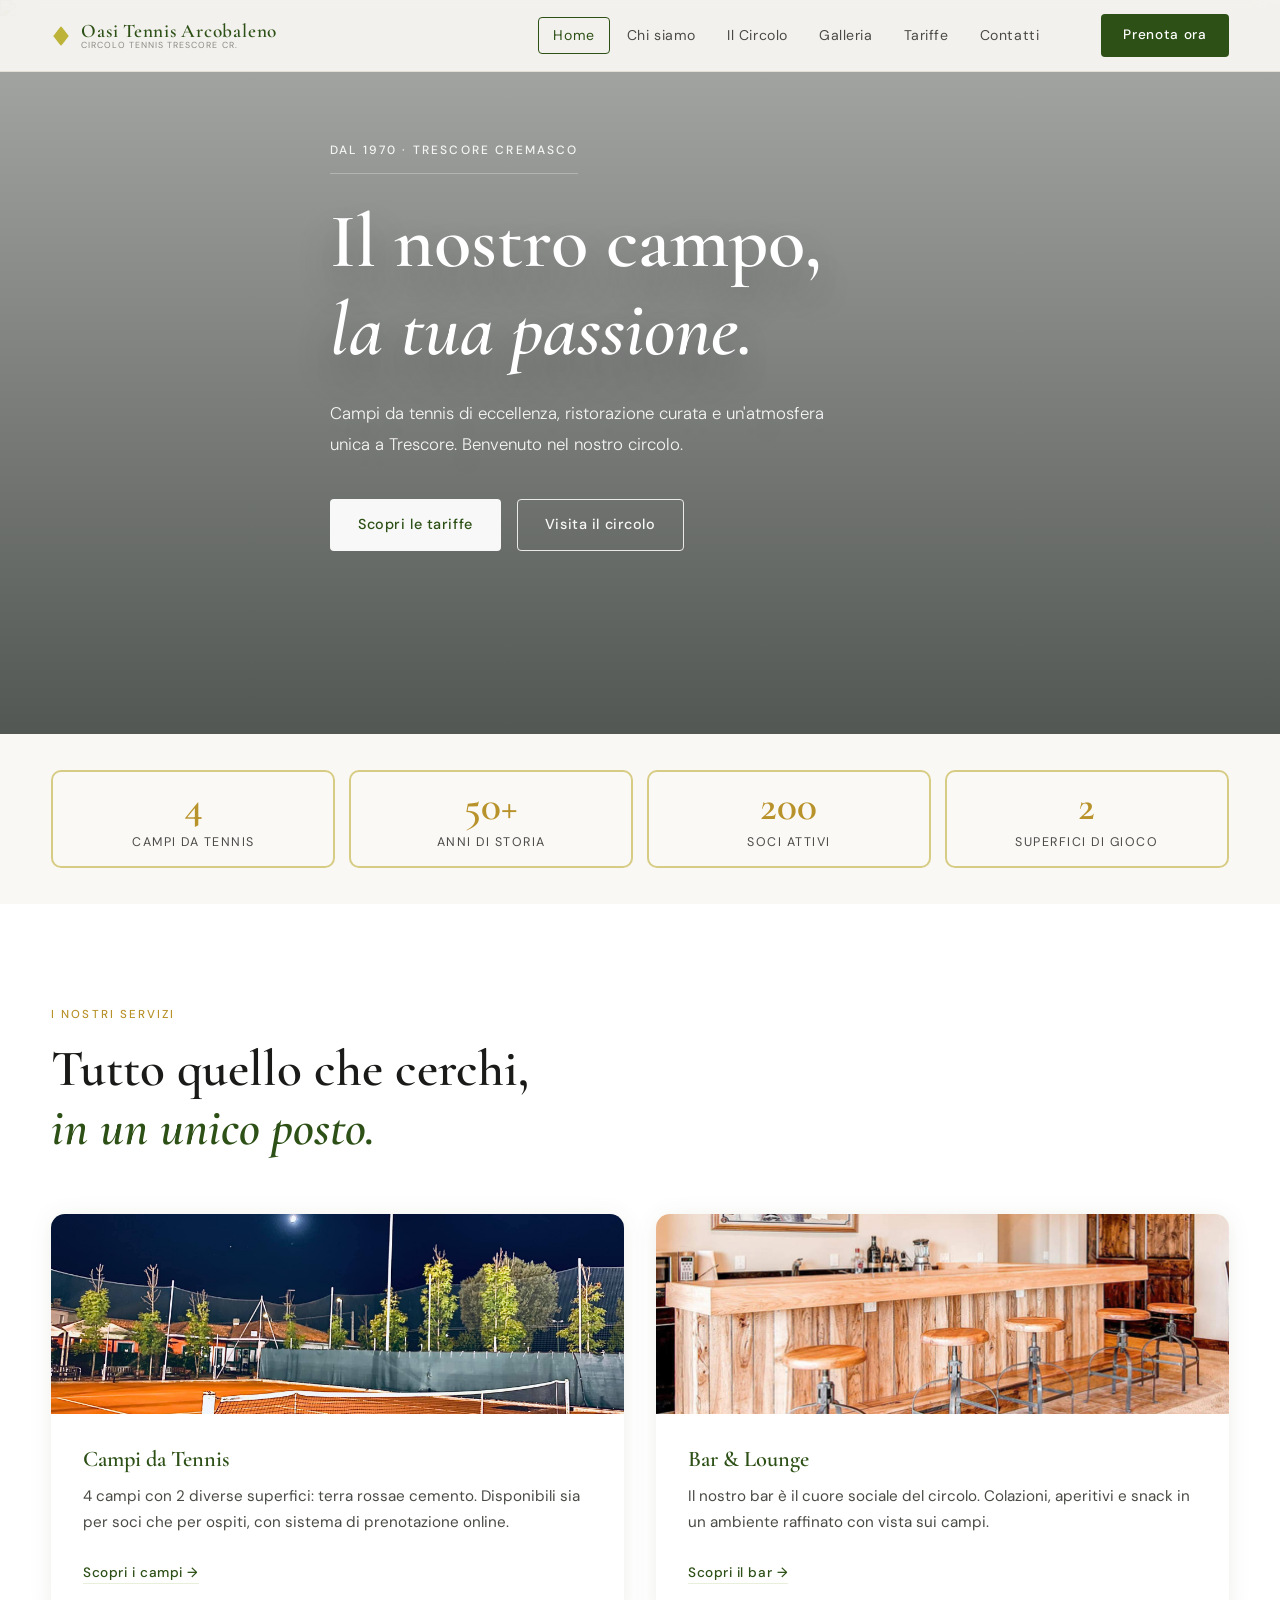
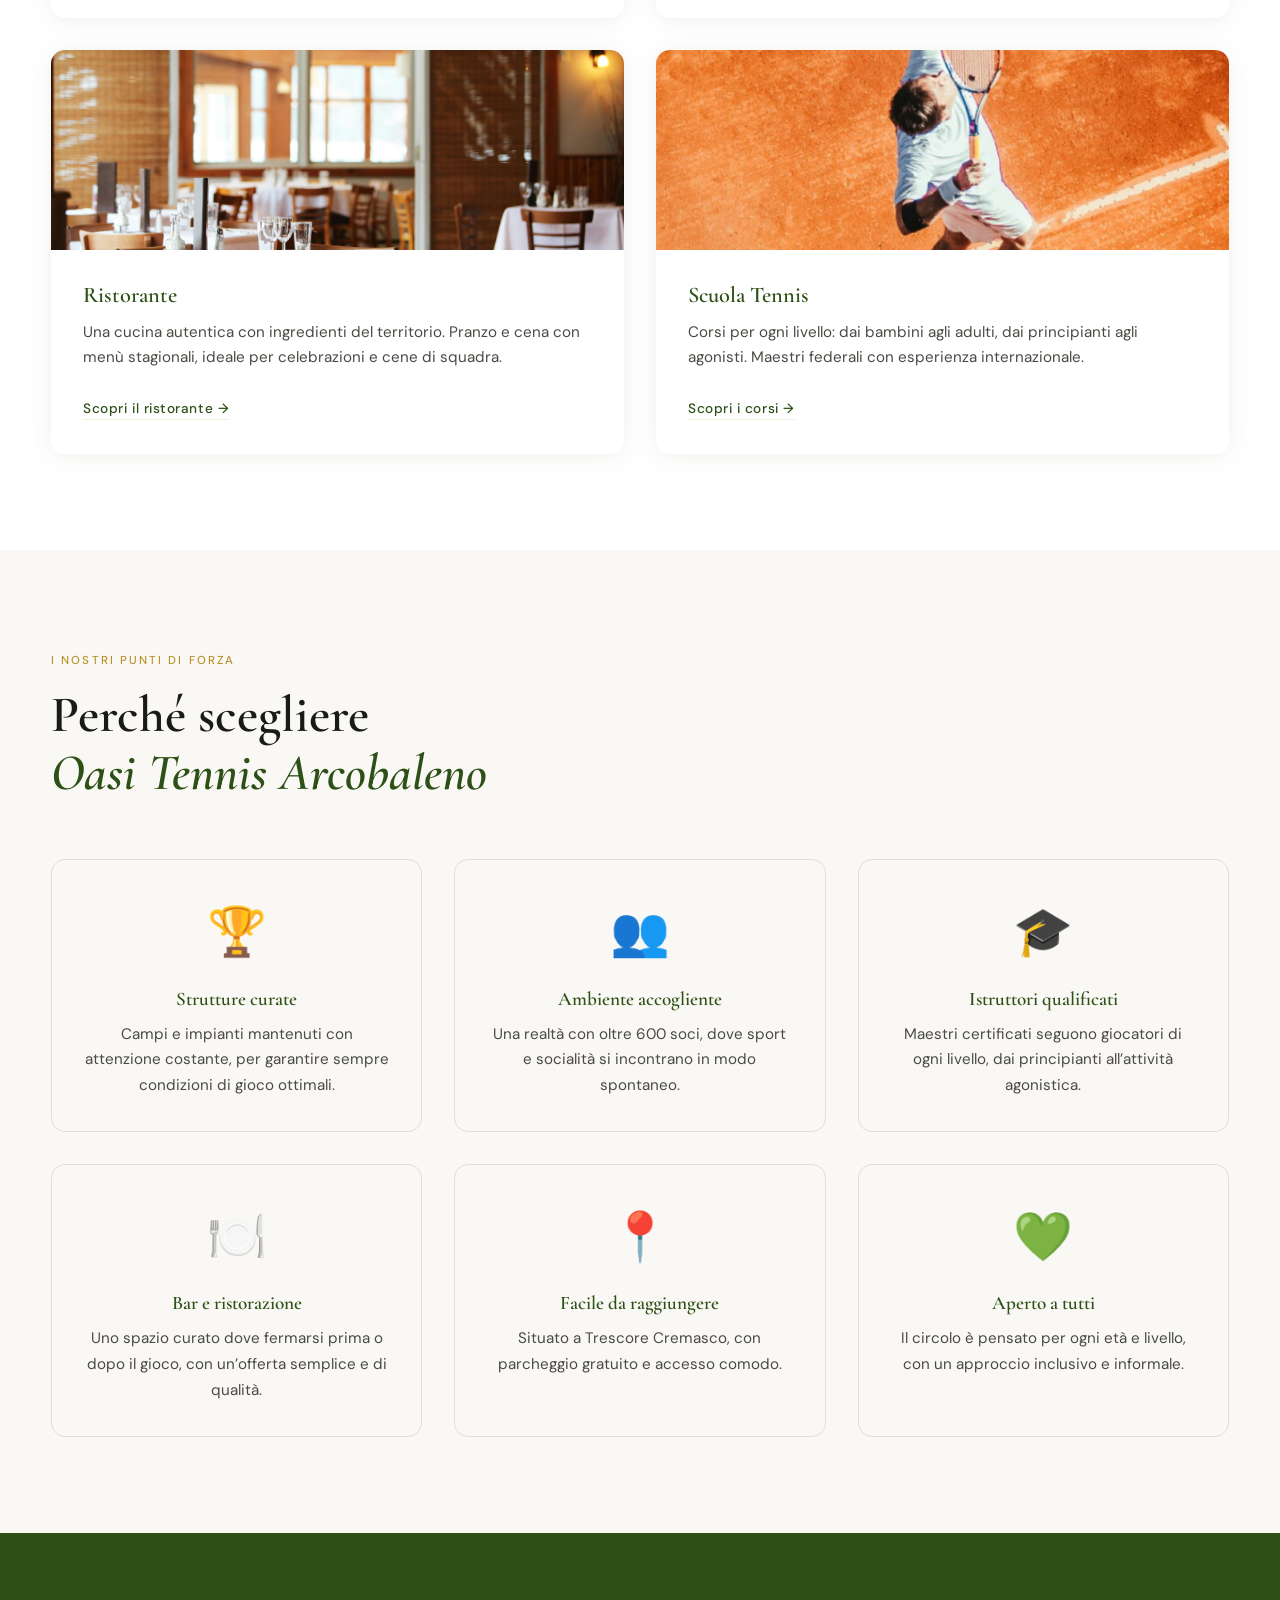
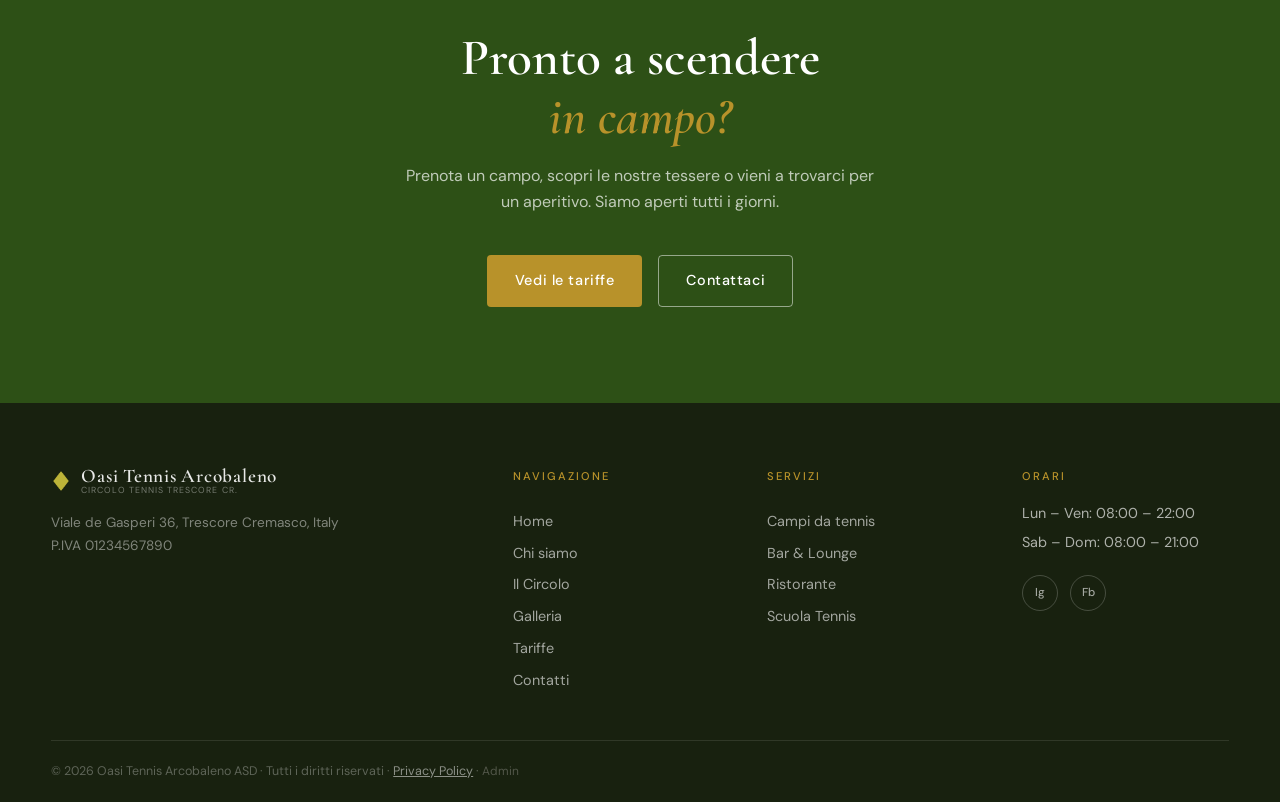
==== pages/index.html @ 4853b1ef "first commit" ====
<!DOCTYPE html>
<html lang="it">

<head>
  <meta charset="UTF-8" />
  <meta name="viewport" content="width=device-width, initial-scale=1.0" />
  <title>Oasi Tennis Arcobaleno — Home</title>
  <link rel="preconnect" href="https://fonts.googleapis.com" />
  <link rel="preconnect" href="https://fonts.gstatic.com" crossorigin />
  <link
    href="https://fonts.googleapis.com/css2?family=Cormorant+Garamond:ital,wght@0,400;0,600;1,400&family=DM+Sans:wght@300;400;500&display=swap"
    rel="stylesheet" />
  <link rel="stylesheet" href="../style.css" />
</head>

<body>

  <!-- NAV -->
  <header class="navbar" id="navbar">
    <div class="nav-inner container">
      <a href="index.html" class="logo">
        <span class="logo-icon"><img src="../immagini/diamond.png"></span>
        <span class="logo-text">Oasi Tennis Arcobaleno<em>Circolo Tennis Trescore CR.</em></span>
      </a>
      <nav class="nav-links">
        <a href="index.html" class="active">Home</a>
        <a href="chi-siamo.html">Chi siamo</a>
        <a href="il-circolo.html">Il Circolo</a>
        <a href="galleria.html">Galleria</a>
        <a href="tariffe.html">Tariffe</a>
        <a href="contatti.html">Contatti</a>
      </nav>
      <a href="contatti.html" class="btn-cta">Prenota ora</a>
      <button class="hamburger" id="hamburger" aria-label="Apri menu">
        <span></span><span></span><span></span>
      </button>
    </div>
    <div class="mobile-menu" id="mobileMenu">
      <a href="index.html">Home</a>
      <a href="chi-siamo.html">Chi siamo</a>
      <a href="il-circolo.html">Il Circolo</a>
      <a href="galleria.html">Galleria</a>
      <a href="tariffe.html">Tariffe</a>
      <a href="contatti.html">Contatti</a>
      <a href="contatti.html" class="btn-cta-mob">Prenota ora</a>
    </div>
  </header>

  <!-- HERO -->
  <section class="hero">
    <div class="hero-media">
      <img src="../immagini/top-view-tennis-ball-racket-with-copy-space.jpg" alt="Campo da tennis" />
    </div>
    <div class="hero-content container">
      <span class="hero-label">Dal 1970 · Trescore Cremasco</span>
      <h1>Il nostro campo,<br /><em>la tua passione.</em></h1>
      <p class="hero-sub">Campi da tennis di eccellenza, ristorazione curata e un'atmosfera unica a Trescore.
        Benvenuto nel nostro circolo.</p>
      <div class="hero-actions">
        <a href="tariffe.html" class="btn-primary">Scopri le tariffe</a>
        <a href="il-circolo.html" class="btn-outline">Visita il circolo</a>
      </div>
    </div>
  </section>

  <!-- NUMERI -->
  <section class="numbers">
    <div class="container numbers-grid">
      <div class="num-item">
        <span class="num">4</span>
        <span class="num-label">Campi da tennis</span>
      </div>
      <div class="num-item">
        <span class="num">50+</span>
        <span class="num-label">Anni di storia</span>
      </div>
      <div class="num-item">
        <span class="num">200</span>
        <span class="num-label">Soci attivi</span>
      </div>
      <div class="num-item">
        <span class="num">2</span>
        <span class="num-label">Superfici di gioco</span>
      </div>
    </div>
  </section>

  <!-- SERVIZI -->
  <section class="services section">
    <div class="container">
      <div class="section-header">
        <span class="section-tag">I nostri servizi</span>
        <h2>Tutto quello che cerchi,<br /><em>in un unico posto.</em></h2>
      </div>
      <div class="services-grid">
        <div class="service-card">
          <img src="../immagini/campi.png" alt="Campi da Tennis">
          <div class="service-content">
            <h3>Campi da Tennis</h3>
            <p>4 campi con 2 diverse superfici: terra rossae cemento. Disponibili sia per soci che
              per
              ospiti, con sistema di prenotazione online.</p>
            <a href="il-circolo.html" class="card-link">Scopri i campi →</a>
          </div>
        </div>
        <div class="service-card">
          <img src="../immagini/bar.jpg" alt="Bar & Lounge">
          <div class="service-content">
            <h3>Bar & Lounge</h3>
            <p>Il nostro bar è il cuore sociale del circolo. Colazioni, aperitivi e snack in un ambiente raffinato con
              vista sui campi.</p>
            <a href="il-circolo.html#bar" class="card-link">Scopri il bar →</a>
          </div>
        </div>
        <div class="service-card">
          <img src="../immagini/ristorante.jpg" alt="Ristorante">
          <div class="service-content">
            <h3>Ristorante</h3>
            <p>Una cucina autentica con ingredienti del territorio. Pranzo e cena con menù stagionali, ideale per
              celebrazioni e cene di squadra.</p>
            <a href="il-circolo.html#ristorante" class="card-link">Scopri il ristorante →</a>
          </div>
        </div>
        <div class="service-card">
          <img src="../immagini/tennis-corsi.jpg" alt="Scuola Tennis">
          <div class="service-content">
            <h3>Scuola Tennis</h3>
            <p>Corsi per ogni livello: dai bambini agli adulti, dai principianti agli agonisti. Maestri federali con
              esperienza internazionale.</p>
            <a href="tariffe.html#corsi" class="card-link">Scopri i corsi →</a>
          </div>
        </div>
      </div>
    </div>
  </section>

  <!-- PERCHÉ SCEGLIERE NOI -->
  <section class="why-us section">
    <div class="container">
      <div class="section-header">
        <span class="section-tag">I nostri punti di forza</span>
        <h2>Perché scegliere<br /><em>Oasi Tennis Arcobaleno</em></h2>
      </div>

      <div class="benefits-grid">

        <div class="benefit-card">
          <div class="benefit-icon">🏆</div>
          <h3>Strutture curate</h3>
          <p>Campi e impianti mantenuti con attenzione costante, per garantire sempre condizioni di gioco ottimali.</p>
        </div>

        <div class="benefit-card">
          <div class="benefit-icon">👥</div>
          <h3>Ambiente accogliente</h3>
          <p>Una realtà con oltre 600 soci, dove sport e socialità si incontrano in modo spontaneo.</p>
        </div>

        <div class="benefit-card">
          <div class="benefit-icon">🎓</div>
          <h3>Istruttori qualificati</h3>
          <p>Maestri certificati seguono giocatori di ogni livello, dai principianti all’attività agonistica.</p>
        </div>

        <div class="benefit-card">
          <div class="benefit-icon">🍽️</div>
          <h3>Bar e ristorazione</h3>
          <p>Uno spazio curato dove fermarsi prima o dopo il gioco, con un’offerta semplice e di qualità.</p>
        </div>

        <div class="benefit-card">
          <div class="benefit-icon">📍</div>
          <h3>Facile da raggiungere</h3>
          <p>Situato a Trescore Cremasco, con parcheggio gratuito e accesso comodo.</p>
        </div>

        <div class="benefit-card">
          <div class="benefit-icon">💚</div>
          <h3>Aperto a tutti</h3>
          <p>Il circolo è pensato per ogni età e livello, con un approccio inclusivo e informale.</p>
        </div>

      </div>
    </div>
  </section>

  <!-- CTA FINALE -->
  <section class="cta-final">
    <div class="container cta-inner">
      <h2>Pronto a scendere<br /><em>in campo?</em></h2>
      <p>Prenota un campo, scopri le nostre tessere o vieni a trovarci per un aperitivo. Siamo aperti tutti i giorni.
      </p>
      <div class="cta-btns">
        <a href="tariffe.html" class="btn-primary">Vedi le tariffe</a>
        <a href="contatti.html" class="btn-outline btn-outline-light">Contattaci</a>
      </div>
    </div>
  </section>

  <!-- FOOTER -->
  <footer class="footer">
    <div class="container footer-inner">
      <div class="footer-brand">
        <a href="index.html" class="logo logo-footer">
          <span class="logo-icon"><img src="../immagini/diamond.png"></span>
          <span class="logo-text">Oasi Tennis Arcobaleno<em>Circolo Tennis Trescore CR.</em></span>
        </a>
        <p>Viale de Gasperi 36, Trescore Cremasco, Italy<br />P.IVA 01234567890</p>
      </div>
      <div class="footer-links">
        <h5>Navigazione</h5>
        <a href="index.html">Home</a>
        <a href="chi-siamo.html">Chi siamo</a>
        <a href="il-circolo.html">Il Circolo</a>
        <a href="galleria.html">Galleria</a>
        <a href="tariffe.html">Tariffe</a>
        <a href="contatti.html">Contatti</a>
      </div>
      <div class="footer-links">
        <h5>Servizi</h5>
        <a href="il-circolo.html">Campi da tennis</a>
        <a href="il-circolo.html#bar">Bar & Lounge</a>
        <a href="il-circolo.html#ristorante">Ristorante</a>
        <a href="tariffe.html#corsi">Scuola Tennis</a>
      </div>
      <div class="footer-contact">
        <h5>Orari</h5>
        <p>Lun – Ven: 08:00 – 22:00</p>
        <p>Sab – Dom: 08:00 – 21:00</p>
        <div class="footer-social">
          <a href="#" aria-label="Instagram">Ig</a>
          <a href="#" aria-label="Facebook">Fb</a>
        </div>
      </div>
    </div>
    <div class="footer-bottom">
      <div class="container">
        <p>© 2026 Oasi Tennis Arcobaleno ASD · Tutti i diritti riservati · <a href="#">Privacy Policy</a> · <a
            href="../admin/login.html"
            style="font-size:.75rem;opacity:.5;text-decoration:none;color:var(--text-light);">Admin</a></p>
      </div>
    </div>
  </footer>

  <script src="../main.js"></script>
</body>

</html>
---- style.css ----
/* ============================
   Oasi Tennis Arcobaleno — Oasi Tennis Arcobaleno
   Stylesheet v1.0
   ============================ */

@import url('https://fonts.googleapis.com/css2?family=Cormorant+Garamond:ital,wght@0,400;0,600;1,400&family=DM+Sans:wght@300;400;500&display=swap');

/* ─── Reset & Base ─── */
*,
*::before,
*::after {
  box-sizing: border-box;
  margin: 0;
  padding: 0;
}

:root {
  --green: #2D5016;
  --green-mid: #3D6B1F;
  --green-light: #E8F0DC;
  --green-pale: #F4F8EE;
  --gold: #B8922A;
  --gold-light: #F5EDD8;
  --cream: #FAF8F4;
  --white: #FFFFFF;
  --text-dark: #1A1A18;
  --text-mid: #4A4A45;
  --text-light: #8A8A82;
  --border: #E2DDD5;
  --font-display: 'Cormorant Garamond', Georgia, serif;
  --font-body: 'DM Sans', system-ui, sans-serif;
  --nav-h: 72px;
  --r-sm: 4px;
  --r-md: 8px;
  --r-lg: 14px;
  --shadow: 0 2px 24px rgba(45, 80, 22, 0.08);
}

html {
  scroll-behavior: smooth;
  font-size: 16px;
}

body {
  font-family: var(--font-body);
  color: var(--text-dark);
  background: var(--white);
  line-height: 1.65;
  -webkit-font-smoothing: antialiased;
}

a {
  text-decoration: none;
  color: inherit;
}

img {
  max-width: 100%;
  display: block;
}

h1,
h2,
h3,
h4 {
  font-family: var(--font-display);
  font-weight: 600;
  line-height: 1.15;
}

h1 {
  font-size: clamp(2.8rem, 6vw, 5rem);
}

h2 {
  font-size: clamp(2rem, 4vw, 3.2rem);
}

h3 {
  font-size: 1.5rem;
}

h4 {
  font-size: 1.15rem;
}

.hero em {
  color: rgb(255, 255, 255);
}

em {
  font-style: italic;
  color: var(--green);
}

.container {
  width: 92%;
  max-width: 1200px;
  margin: 0 auto;
}

.section {
  padding: 96px 0;
}

/* ─── Navbar ─── */
.navbar {
  position: fixed;
  top: 0;
  left: 0;
  right: 0;
  z-index: 100;
  height: var(--nav-h);
  background: rgba(250, 248, 244, 0.92);
  backdrop-filter: blur(12px);
  border-bottom: 1px solid var(--border);
  transition: box-shadow 0.3s, transform 0.3s ease;
}

.navbar.scrolled {
  box-shadow: var(--shadow);
}

.nav-inner {
  height: 100%;
  display: flex;
  align-items: center;
  gap: 2rem;
}

.logo {
  display: flex;
  align-items: center;
  gap: 10px;
  flex-shrink: 0;
}

.logo-icon img{
  height: 20px;
  width: 20px;
}

.logo-text {
  font-family: var(--font-display);
  font-size: 1.2rem;
  font-weight: 600;
  letter-spacing: 0.04em;
  color: var(--green);
  display: flex;
  flex-direction: column;
  line-height: 1;
}

.logo-text em {
  font-size: 0.55rem;
  font-style: normal;
  font-family: var(--font-body);
  letter-spacing: 0.12em;
  text-transform: uppercase;
  color: var(--text-light);
  font-weight: 400;
}

.nav-links {
  display: flex;
  align-items: center;
  gap: 0.2rem;
  margin-left: auto;
}

.nav-links a {
  font-size: 0.88rem;
  font-weight: 400;
  letter-spacing: 0.04em;
  color: var(--text-mid);
  padding: 6px 14px;
  border-radius: var(--r-sm);
  transition: color 0.2s, background 0.2s;
}

.nav-links a:hover {
  color: var(--green);
  background: var(--green-light);
}
.nav-links a.active {
  border: 1px solid var(--green);
  color: var(--green);
}
.btn-cta {
  margin-left: 1rem;
  padding: 10px 22px;
  background: var(--green);
  color: var(--white);
  font-family: var(--font-body);
  font-size: 0.85rem;
  font-weight: 500;
  letter-spacing: 0.05em;
  border-radius: var(--r-sm);
  transition: background 0.2s, transform 0.15s;
  white-space: nowrap;
}

.btn-cta:hover {
  background: var(--green-mid);
  transform: translateY(-1px);
}

.hamburger {
  display: none;
  flex-direction: column;
  gap: 5px;
  background: none;
  border: none;
  cursor: pointer;
  padding: 4px;
  margin-left: auto;
}

.hamburger span {
  display: block;
  width: 24px;
  height: 1.5px;
  background: var(--green);
  transition: 0.3s;
}

.mobile-menu {
  display: none;
  flex-direction: column;
  background: var(--cream);
  border-top: 1px solid var(--border);
  padding: 1.5rem 1.5rem 2rem;
  gap: 0.5rem;
}

.mobile-menu a {
  font-size: 1rem;
  color: var(--text-mid);
  padding: 10px 0;
  border-bottom: 1px solid var(--border);
}

.btn-cta-mob {
  margin-top: 1rem;
  display: inline-block;
  padding: 12px 24px;
  background: var(--green);
  color: var(--white) !important;
  border-radius: var(--r-sm);
  text-align: center;
  font-weight: 500;
  border: none !important;
}

/* ─── Hero ─── */
.hero {
  height: calc(100vh - var(--nav-h) - 94px);
  padding-top: var(--nav-h);
  position: relative;
  display: block;
  overflow: hidden;
  color: var(--white);
}

.hero-media {
  position: absolute;
  inset: 0;
  width: 100%;
  height: 100%;
  overflow: hidden;
}

.hero-media img {
  width: 100%;
  height: 100%;
  display: block;
  object-fit: cover;
  transform: translateY(0) scale(1.05);
  transition: transform 0.25s ease-out;
}

.hero-media::after {
  content: '';
  position: absolute;
  inset: 0;
  background: linear-gradient(180deg, rgba(10, 16, 10, 0.35), rgba(10, 16, 10, 0.7));
}

.hero-content {
  position: relative;
  z-index: 2;
  max-width: 620px;
  padding: 4rem 1.5rem 3.5rem;
  margin: 0 auto;
}

.cl1 {
  left: 0;
  right: 0;
  top: 0;
  height: 2px;
}

.cl2 {
  left: 0;
  right: 0;
  bottom: 0;
  height: 2px;
}

.cl3 {
  top: 0;
  bottom: 0;
  left: 12%;
  width: 2px;
}

.cl4 {
  top: 0;
  bottom: 0;
  right: 12%;
  width: 2px;
}

.net {
  position: absolute;
  left: 0;
  right: 0;
  top: 50%;
  height: 2px;
  background: repeating-linear-gradient(90deg,
      rgba(45, 80, 22, 0.15) 0px,
      rgba(45, 80, 22, 0.15) 8px,
      transparent 8px,
      transparent 14px);
}

.hero-content {
  position: relative;
  z-index: 2;
  max-width: 620px;
  padding: 4rem 0;
}

.hero-label {
  display: inline-block;
  font-family: var(--font-body);
  font-size: 0.75rem;
  font-weight: 500;
  letter-spacing: 0.18em;
  text-transform: uppercase;
  color: rgba(255, 255, 255, 0.9);
  margin-bottom: 1.5rem;
  padding-bottom: 0.75rem;
  border-bottom: 1px solid rgba(255, 255, 255, 0.28);
}

.hero-content h1 {
  color: #fff;
  margin-bottom: 1.5rem;
  text-shadow: 0 20px 40px rgba(0, 0, 0, 0.3);
}

.hero-sub {
  font-size: 1.05rem;
  color: rgba(255, 255, 255, 0.92);
  max-width: 500px;
  margin-bottom: 2.5rem;
  font-weight: 300;
  line-height: 1.8;
  text-shadow: 0 16px 32px rgba(0, 0, 0, 0.18);
}

.hero-actions {
  display: flex;
  gap: 1rem;
  flex-wrap: wrap;
}

.hero-actions .btn-primary {
  background: rgba(255, 255, 255, 0.95);
  color: var(--green);
}

.hero-actions .btn-primary:hover {
  background: #ffffff;
}

.hero-actions .btn-outline {
  border-color: rgba(255, 255, 255, 0.85);
  color: rgba(255, 255, 255, 0.95);
}

.hero-actions .btn-outline:hover {
  background: rgba(255, 255, 255, 0.15);
}

.hero-scroll {
  position: absolute;
  bottom: 2.5rem;
  left: 3rem;
  transform: none;
  display: flex;
  flex-direction: column;
  align-items: flex-start;
  gap: 0.8rem;
  z-index: 2;
}

.hero-scroll span {
  font-size: 0.7rem;
  letter-spacing: 0.15em;
  text-transform: uppercase;
  color: rgba(255, 255, 255, 0.82);
}

.scroll-line {
  width: 3px;
  height: 60px;
  background: linear-gradient(to bottom, var(--gold), rgba(184, 146, 42, 0.3));
  border-radius: 2px;
  box-shadow: 0 0 12px var(--gold), 0 0 24px rgba(184, 146, 42, 0.6);
  animation: scrollDown 2.2s ease-in-out infinite;
}

@keyframes scrollDown {

  0% {
    opacity: 1;
    transform: translateY(0);
    box-shadow: 0 0 12px var(--gold), 0 0 24px rgba(184, 146, 42, 0.6);
  }

  30% {
    opacity: 1;
    transform: translateY(16px);
    box-shadow: 0 0 8px var(--gold), 0 0 16px rgba(184, 146, 42, 0.4);
  }

  70% {
    opacity: 0.3;
    transform: translateY(32px);
    box-shadow: 0 0 4px var(--gold), 0 0 8px rgba(184, 146, 42, 0.2);
  }

  100% {
    opacity: 0;
    transform: translateY(48px);
    box-shadow: 0 0 0 var(--gold);
  }
}

/* ─── Buttons ─── */
.btn-primary {
  display: inline-block;
  padding: 14px 28px;
  background: var(--green);
  color: var(--white);
  font-family: var(--font-body);
  font-size: 0.9rem;
  font-weight: 500;
  letter-spacing: 0.04em;
  border-radius: var(--r-sm);
  transition: background 0.2s, transform 0.15s;
}

.btn-primary:hover {
  background: var(--green-mid);
  transform: translateY(-2px);
}

.btn-outline {
  display: inline-block;
  padding: 13px 27px;
  border: 1.5px solid var(--green);
  color: var(--green);
  font-family: var(--font-body);
  font-size: 0.9rem;
  font-weight: 500;
  letter-spacing: 0.04em;
  border-radius: var(--r-sm);
  transition: background 0.2s, color 0.2s, transform 0.15s;
}

.btn-outline:hover {
  background: var(--green);
  color: var(--white);
  transform: translateY(-2px);
}

.btn-outline-light {
  border-color: rgba(255, 255, 255, 0.5);
  color: var(--white);
}

.btn-outline-light:hover {
  background: rgba(255, 255, 255, 0.15);
  color: var(--white);
}

/* ─── Numbers ─── */
.numbers {
  background: var(--cream);
  padding: 36px 0;
}

.numbers-grid {
  display: grid;
  grid-template-columns: repeat(4, minmax(120px, 1fr));
  gap: 0.85rem;
  text-align: center;
}

.num-item {
  background: rgba(255, 255, 255, 0.225);
  border: 2px solid rgba(213, 201, 125, 0.947);
  border-radius: calc(var(--r-lg) / 1.4);
  padding: 0.85rem 0.9rem;
  display: flex;
  flex-direction: column;
  gap: 0.3rem;
  align-items: center;
}

.num {
  font-family: var(--font-display);
  font-size: clamp(1.8rem, 4vw, 2.6rem);
  font-weight: 600;
  color: var(--gold);
  line-height: 1;
}

.num-label {
  font-size: 0.78rem;
  letter-spacing: 0.12em;
  text-transform: uppercase;
  color: rgba(26, 26, 26, 0.78);
}

/* ─── Section Header ─── */
.section-header {
  margin-bottom: 3.5rem;
  max-width: 540px;
}

.section-tag {
  display: inline-block;
  font-size: 0.72rem;
  font-weight: 500;
  letter-spacing: 0.18em;
  text-transform: uppercase;
  color: var(--gold);
  margin-bottom: 1rem;
}

.section-header h2 {
  color: var(--text-dark);
}

/* ─── Services ─── */
.services {
  background: var(--white);
}

.services-grid {
  display: grid;
  grid-template-columns: repeat(2, 1fr);
  gap: 2rem;
}

.service-card {
  border-radius: var(--r-lg);
  overflow: hidden;
  box-shadow: var(--shadow);
  transition: box-shadow 0.2s;
  display: flex;
  flex-direction: column;
}

.service-card:hover {
  box-shadow: 0 4px 32px rgba(45, 80, 22, 0.12);
}

.service-card img {
  width: 100%;
  height: 200px;
  object-fit: cover;
}

.service-content {
  background: var(--white);
  padding: 2rem;
}

.service-content h3 {
  font-size: 1.4rem;
  color: var(--green);
  margin-bottom: 0.75rem;
}

.service-content p {
  font-size: 0.95rem;
  color: var(--text-mid);
  line-height: 1.7;
  margin-bottom: 1.5rem;
}

.card-link {
  font-size: 0.85rem;
  font-weight: 500;
  color: var(--green);
  letter-spacing: 0.04em;
  border-bottom: 1px solid var(--green-light);
  padding-bottom: 2px;
  transition: border-color 0.2s;
}

.card-link:hover {
  border-color: var(--green);
}

/* ─── Strip ─── */
.strip {
  background: var(--cream);
  padding: 96px 0;
}

.strip-inner {
  display: grid;
  grid-template-columns: 1fr 1fr;
  gap: 5rem;
  align-items: center;
}

.strip-text h2 {
  margin-bottom: 1.25rem;
}

.strip-text p {
  color: var(--text-mid);
  margin-bottom: 2rem;
  font-size: 1rem;
  line-height: 1.75;
}

/* Court Card Visual */
.court-card {
  background: var(--white);
  border: 1px solid var(--border);
  border-radius: var(--r-lg);
  overflow: hidden;
  box-shadow: var(--shadow);
}

.cc-top {
  background: var(--green);
  padding: 12px 20px;
}

.cc-badge {
  font-size: 0.72rem;
  font-weight: 500;
  letter-spacing: 0.12em;
  text-transform: uppercase;
  color: rgba(255, 255, 255, 0.75);
}

.cc-body {
  padding: 2rem;
  background: #D4A35A22;
}

.mini-court {
  width: 100%;
  height: 160px;
  border: 2px solid rgba(45, 80, 22, 0.3);
  border-radius: 2px;
  position: relative;
  background: #C8965033;
}

.mc-line {
  position: absolute;
  left: 0;
  right: 0;
  height: 2px;
  background: rgba(45, 80, 22, 0.25);
}

.mc-baseline {
  top: 0;
}

.mc-baseline-b {
  bottom: 0;
}

.mc-service {
  top: 25%;
}

.mc-service-b {
  bottom: 25%;
}

.mc-net {
  position: absolute;
  left: 0;
  right: 0;
  top: 50%;
  height: 2px;
  background: rgba(255, 255, 255, 0.7);
}

.cc-info {
  padding: 1.25rem 1.5rem;
  display: flex;
  gap: 0;
  border-top: 1px solid var(--border);
}

.cc-stat {
  flex: 1;
  display: flex;
  flex-direction: column;
  gap: 2px;
  padding: 0 1rem;
  border-right: 1px solid var(--border);
}

.cc-stat:first-child {
  padding-left: 0;
}

.cc-stat:last-child {
  border-right: none;
}

.cc-stat span {
  font-size: 0.7rem;
  text-transform: uppercase;
  letter-spacing: 0.1em;
  color: var(--text-light);
}

.cc-stat strong {
  font-size: 0.85rem;
  color: var(--text-dark);
  font-weight: 500;
}

/* ─── Why Us ─── */
.why-us {
  background: var(--cream);
}

.benefits-grid {
  display: grid;
  grid-template-columns: repeat(3, 1fr);
  gap: 2rem;
}

.benefit-card {
  background: var(--cream);
  border: 1px solid var(--border);
  border-radius: var(--r-lg);
  padding: 2rem;
  text-align: center;
  transition: box-shadow 0.2s, transform 0.2s;
}

.benefit-card:hover {
  box-shadow: var(--shadow);
  transform: translateY(-4px);
}

.benefit-icon {
  font-size: 3rem;
  margin-bottom: 1rem;
  display: block;
}

.benefit-card h3 {
  font-size: 1.2rem;
  color: var(--green);
  margin-bottom: 0.75rem;
}

.benefit-card p {
  font-size: 0.95rem;
  color: var(--text-mid);
  line-height: 1.7;
}

/* ─── CTA Final ─── */
.cta-final {
  background: var(--green);
  padding: 96px 0;
  text-align: center;
}

.cta-inner h2 {
  color: var(--white);
  margin-bottom: 1rem;
}

.cta-inner h2 em {
  color: var(--gold);
}

.cta-inner p {
  color: rgba(255, 255, 255, 0.7);
  max-width: 480px;
  margin: 0 auto 2.5rem;
}

.cta-btns {
  display: flex;
  gap: 1rem;
  justify-content: center;
  flex-wrap: wrap;
}

.cta-final .btn-primary {
  background: var(--gold);
  color: var(--white);
}

.cta-final .btn-primary:hover {
  background: #a07820;
}

/* ─── Footer ─── */
.footer {
  background: #18210F;
  color: rgba(255, 255, 255, 0.65);
  padding-top: 64px;
}

.footer-inner {
  display: grid;
  grid-template-columns: 2fr 1fr 1fr 1fr;
  gap: 3rem;
  padding-bottom: 48px;
  border-bottom: 1px solid rgba(255, 255, 255, 0.1);
}

.logo-footer .logo-text {
  color: rgba(255, 255, 255, 0.9);
}

.logo-footer .logo-text em {
  color: rgba(255, 255, 255, 0.4);
}

.footer-brand p {
  margin-top: 1rem;
  font-size: 0.85rem;
  line-height: 1.7;
  color: rgba(255, 255, 255, 0.45);
}

.footer-links h5,
.footer-contact h5 {
  font-family: var(--font-body);
  font-size: 0.7rem;
  font-weight: 500;
  letter-spacing: 0.18em;
  text-transform: uppercase;
  color: var(--gold);
  margin-bottom: 1rem;
}

.footer-links {
  display: flex;
  flex-direction: column;
  gap: 0.5rem;
}

.footer-links a {
  font-size: 0.9rem;
  color: rgba(255, 255, 255, 0.6);
  transition: color 0.2s;
}

.footer-links a:hover {
  color: var(--white);
}

.footer-contact p {
  font-size: 0.9rem;
  margin-bottom: 0.35rem;
}

.footer-social {
  display: flex;
  gap: 0.75rem;
  margin-top: 1.25rem;
}

.footer-social a {
  display: flex;
  align-items: center;
  justify-content: center;
  width: 36px;
  height: 36px;
  border: 1px solid rgba(255, 255, 255, 0.2);
  border-radius: 50%;
  font-size: 0.72rem;
  font-weight: 500;
  color: rgba(255, 255, 255, 0.6);
  transition: border-color 0.2s, color 0.2s;
}

.footer-social a:hover {
  border-color: var(--gold);
  color: var(--gold);
}

.footer-bottom {
  padding: 1.25rem 0;
}

.footer-bottom p {
  font-size: 0.78rem;
  color: rgba(255, 255, 255, 0.3);
}

.footer-bottom a {
  color: rgba(255, 255, 255, 0.5);
  text-decoration: underline;
}

/* ─── Page Header (inner pages) ─── */
.page-header {
  padding: calc(var(--nav-h) + 72px) 0 64px;
  background: var(--cream);
  border-bottom: 1px solid var(--border);
}

.page-header-label {
  display: inline-block;
  font-size: 0.7rem;
  letter-spacing: 0.18em;
  text-transform: uppercase;
  color: var(--gold);
  margin-bottom: 1rem;
}

.page-header h1 {
  font-size: clamp(2.5rem, 5vw, 4rem);
}

.page-header p {
  margin-top: 1rem;
  font-size: 1.1rem;
  color: var(--text-mid);
  max-width: 560px;
  font-weight: 300;
}

/* ─── Utility ─── */
.text-center {
  text-align: center;
}

.text-center .section-header {
  max-width: 100%;
}

/* ─── Responsive ─── */
@media (max-width: 900px) {

  .nav-links,
  .btn-cta {
    display: none;
  }

  .hamburger {
    display: flex;
  }

  .mobile-menu.open {
    display: flex;
  }

  .hero {
    grid-template-columns: 1fr;
    min-height: auto;
  }

  .hero-media {
    min-height: 320px;
  }

  .numbers-grid {
    grid-template-columns: repeat(2, 1fr);
  }

  .services-grid {
    grid-template-columns: 1fr;
  }

  .strip-inner {
    grid-template-columns: 1fr;
    gap: 3rem;
  }

  .footer-inner {
    grid-template-columns: 1fr 1fr;
  }

  .benefits-grid {
    grid-template-columns: repeat(2, 1fr);
  }
}

@media (max-width: 600px) {
  .section {
    padding: 64px 0;
  }

  .hero-content {
    padding: 3rem 0;
  }

  .court-lines {
    display: none;
  }

  .numbers-grid {
    grid-template-columns: repeat(2, 1fr);
    gap: 1.5rem;
  }

  .footer-inner {
    grid-template-columns: 1fr;
    gap: 2rem;
  }

  .benefits-grid {
    grid-template-columns: 1fr;
  }

  .cta-btns {
    flex-direction: column;
    align-items: center;
  }
}

/* ─── Chi Siamo extras ─── */
.about-grid {
  display: grid;
  grid-template-columns: 1fr 1fr;
  gap: 4rem;
  align-items: center;
}

.about-values {
  display: grid;
  grid-template-columns: 1fr 1fr;
  gap: 1.5rem;
  margin-top: 2rem;
}

.value-card {
  padding: 1.5rem;
  background: var(--green-pale);
  border-radius: var(--r-md);
  border-left: 3px solid var(--green);
}

.value-card h4 {
  color: var(--green);
  margin-bottom: 0.5rem;
  font-size: 1rem;
}

.value-card p {
  font-size: 0.85rem;
  color: var(--text-mid);
}

.team-grid {
  display: grid;
  grid-template-columns: repeat(3, 1fr);
  gap: 1.5rem;
}

.team-card {
  background: var(--cream);
  border-radius: var(--r-lg);
  padding: 2rem;
  text-align: center;
}

.team-avatar {
  width: 72px;
  height: 72px;
  border-radius: 50%;
  background: var(--green);
  color: var(--white);
  display: flex;
  align-items: center;
  justify-content: center;
  font-family: var(--font-display);
  font-size: 1.5rem;
  font-weight: 600;
  margin: 0 auto 1rem;
}

.team-card h4 {
  font-size: 1.1rem;
  color: var(--text-dark);
  margin-bottom: 0.25rem;
}

.team-card p {
  font-size: 0.85rem;
  color: var(--gold);
  font-weight: 500;
}

@media (max-width: 900px) {
  .about-grid {
    grid-template-columns: 1fr;
  }

  .team-grid {
    grid-template-columns: repeat(2, 1fr);
  }
}

@media (max-width: 600px) {
  .about-values {
    grid-template-columns: 1fr;
  }

  .team-grid {
    grid-template-columns: 1fr;
  }
}

/* ─── Il Circolo extras ─── */
.facility-section {
  padding: 80px 0;
  border-bottom: 1px solid var(--border);
}

.facility-section:last-of-type {
  border-bottom: none;
}

.facility-grid {
  display: grid;
  grid-template-columns: 1fr 1fr;
  gap: 4rem;
  align-items: center;
  margin-top: 3rem;
}

.facility-grid.reverse {
  direction: rtl;
}

.facility-grid.reverse>* {
  direction: ltr;
}

.facility-img {
  background: var(--green-pale);
  border-radius: var(--r-lg);
  height: 370px;
  display: flex;
  align-items: center;
  justify-content: center;
  font-size: 4rem;
  border: 1px solid var(--border);
}

.facility-img img{
  width: 100%;
  height: 100%;
  object-fit: cover;
  border-radius: var(--r-lg);
}

.facility-text h3 {
  color: var(--green);
  margin-bottom: 1rem;
}

.facility-text p {
  color: var(--text-mid);
  line-height: 1.75;
  margin-bottom: 1rem;
}

.facility-list {
  list-style: none;
  display: flex;
  flex-direction: column;
  gap: 0.5rem;
  margin-top: 1.25rem;
}

.facility-list li {
  display: flex;
  align-items: center;
  gap: 10px;
  font-size: 0.9rem;
  color: var(--text-mid);
}

.facility-list li img {
  width: 12px;
  height: 12px;
}

.courts-grid {
  display: grid;
  grid-template-columns: repeat(3, 1fr);
  gap: 1rem;
  margin-top: 2rem;
}

.court-pill {
  background: var(--green-pale);
  border: 1px solid var(--border);
  border-radius: var(--r-md);
  padding: 1rem;
  text-align: center;
}

.court-pill strong {
  display: block;
  color: var(--green);
  font-size: 1.1rem;
}

.court-pill span {
  font-size: 0.78rem;
  color: var(--text-light);
  text-transform: uppercase;
  letter-spacing: 0.08em;
}

@media (max-width: 900px) {

  .facility-grid,
  .facility-grid.reverse {
    grid-template-columns: 1fr;
    direction: ltr;
    gap: 2rem;
  }

  .courts-grid {
    grid-template-columns: repeat(2, 1fr);
  }
}

/* ─── Tariffe extras ─── */
.pricing-grid {
  display: grid;
  grid-template-columns: repeat(3, 1fr);
  gap: 1.5rem;
  margin-top: 2.5rem;
}

.price-card {
  background: var(--white);
  border: 1px solid var(--border);
  border-radius: var(--r-lg);
  overflow: hidden;
  transition: box-shadow 0.2s;
}

.price-card:hover {
  box-shadow: var(--shadow);
}

.price-card.featured {
  border-color: var(--green);
}

.price-header {
  background: var(--cream);
  padding: 1.5rem;
  border-bottom: 1px solid var(--border);
}

.price-card.featured .price-header {
  background: var(--green);
}

.price-card.featured .price-header h3 {
  color: var(--white);
}

.price-card.featured .price-tag {
  color: var(--gold);
}

.price-card.featured .price-period {
  color: rgba(255, 255, 255, 0.6);
}

.price-badge {
  display: inline-block;
  background: var(--gold);
  color: var(--white);
  font-size: 0.7rem;
  font-weight: 500;
  letter-spacing: 0.1em;
  text-transform: uppercase;
  padding: 3px 10px;
  border-radius: 99px;
  margin-bottom: 0.75rem;
}

.price-header h3 {
  font-size: 1.3rem;
  color: var(--green);
  margin-bottom: 0.5rem;
}

.price-tag {
  font-family: var(--font-display);
  font-size: 2.5rem;
  color: var(--green);
  font-weight: 600;
  line-height: 1;
}

.price-period {
  font-size: 0.8rem;
  color: var(--text-light);
}

.price-body {
  padding: 1.5rem;
}

.price-features {
  list-style: none;
  display: flex;
  flex-direction: column;
  gap: 0.75rem;
}

.price-features li {
  display: flex;
  align-items: center;
  gap: 10px;
  font-size: 0.9rem;
  color: var(--text-mid);
}

.price-features li img {
  width: 12px;
  height: 12px;
  margin-bottom: 2px;
}

.price-cta-wrap {
  padding: 0 1.5rem 1.5rem;
}

.price-cta-wrap .btn-primary {
  width: 100%;
  text-align: center;
}

@media (max-width: 900px) {
  .pricing-grid {
    grid-template-columns: 1fr;
    max-width: 400px;
  }
}

/* ─── Contatti extras ─── */
.contact-grid {
  display: grid;
  grid-template-columns: 1fr 1fr;
  gap: 4rem;
  align-items: start;
}

.contact-info-blocks {
  display: flex;
  flex-direction: column;
  gap: 1.5rem;
}

.contact-block {
  padding: 1.5rem;
  background: var(--cream);
  border-radius: var(--r-md);
  border-left: 3px solid var(--gold);
}

.contact-block h4 {
  color: var(--green);
  margin-bottom: 0.5rem;
  font-size: 1rem;
}

.contact-block p {
  font-size: 0.9rem;
  color: var(--text-mid);
  line-height: 1.65;
}

.contact-block a {
  color: var(--green);
  text-decoration: underline;
}

.contact-form {
  display: flex;
  flex-direction: column;
  gap: 1rem;
}

.form-group {
  display: flex;
  flex-direction: column;
  gap: 6px;
}

.form-group label {
  font-size: 0.8rem;
  font-weight: 500;
  letter-spacing: 0.06em;
  text-transform: uppercase;
  color: var(--text-mid);
}

.form-group input,
.form-group textarea,
.form-group select {
  padding: 12px 14px;
  border: 1px solid var(--border);
  border-radius: var(--r-sm);
  font-family: var(--font-body);
  font-size: 0.95rem;
  color: var(--text-dark);
  background: var(--white);
  transition: border-color 0.2s;
  outline: none;
}

.form-group input:focus,
.form-group textarea:focus,
.form-group select:focus {
  border-color: var(--green);
}

.form-group textarea {
  resize: vertical;
  min-height: 120px;
}

.form-row {
  display: grid;
  grid-template-columns: 1fr 1fr;
  gap: 1rem;
}

.map-placeholder {
  width: 100%;
  height: 260px;
  background: var(--green-pale);
  border-radius: var(--r-lg);
  border: 1px solid var(--border);
  display: flex;
  flex-direction: column;
  align-items: center;
  justify-content: center;
  gap: 0.5rem;
  color: var(--green);
  font-size: 2rem;
  margin-top: 1.5rem;
}

.map-placeholder span {
  font-size: 0.85rem;
  color: var(--text-light);
}

@media (max-width: 900px) {
  .contact-grid {
    grid-template-columns: 1fr;
  }

  .form-row {
    grid-template-columns: 1fr;
  }
}
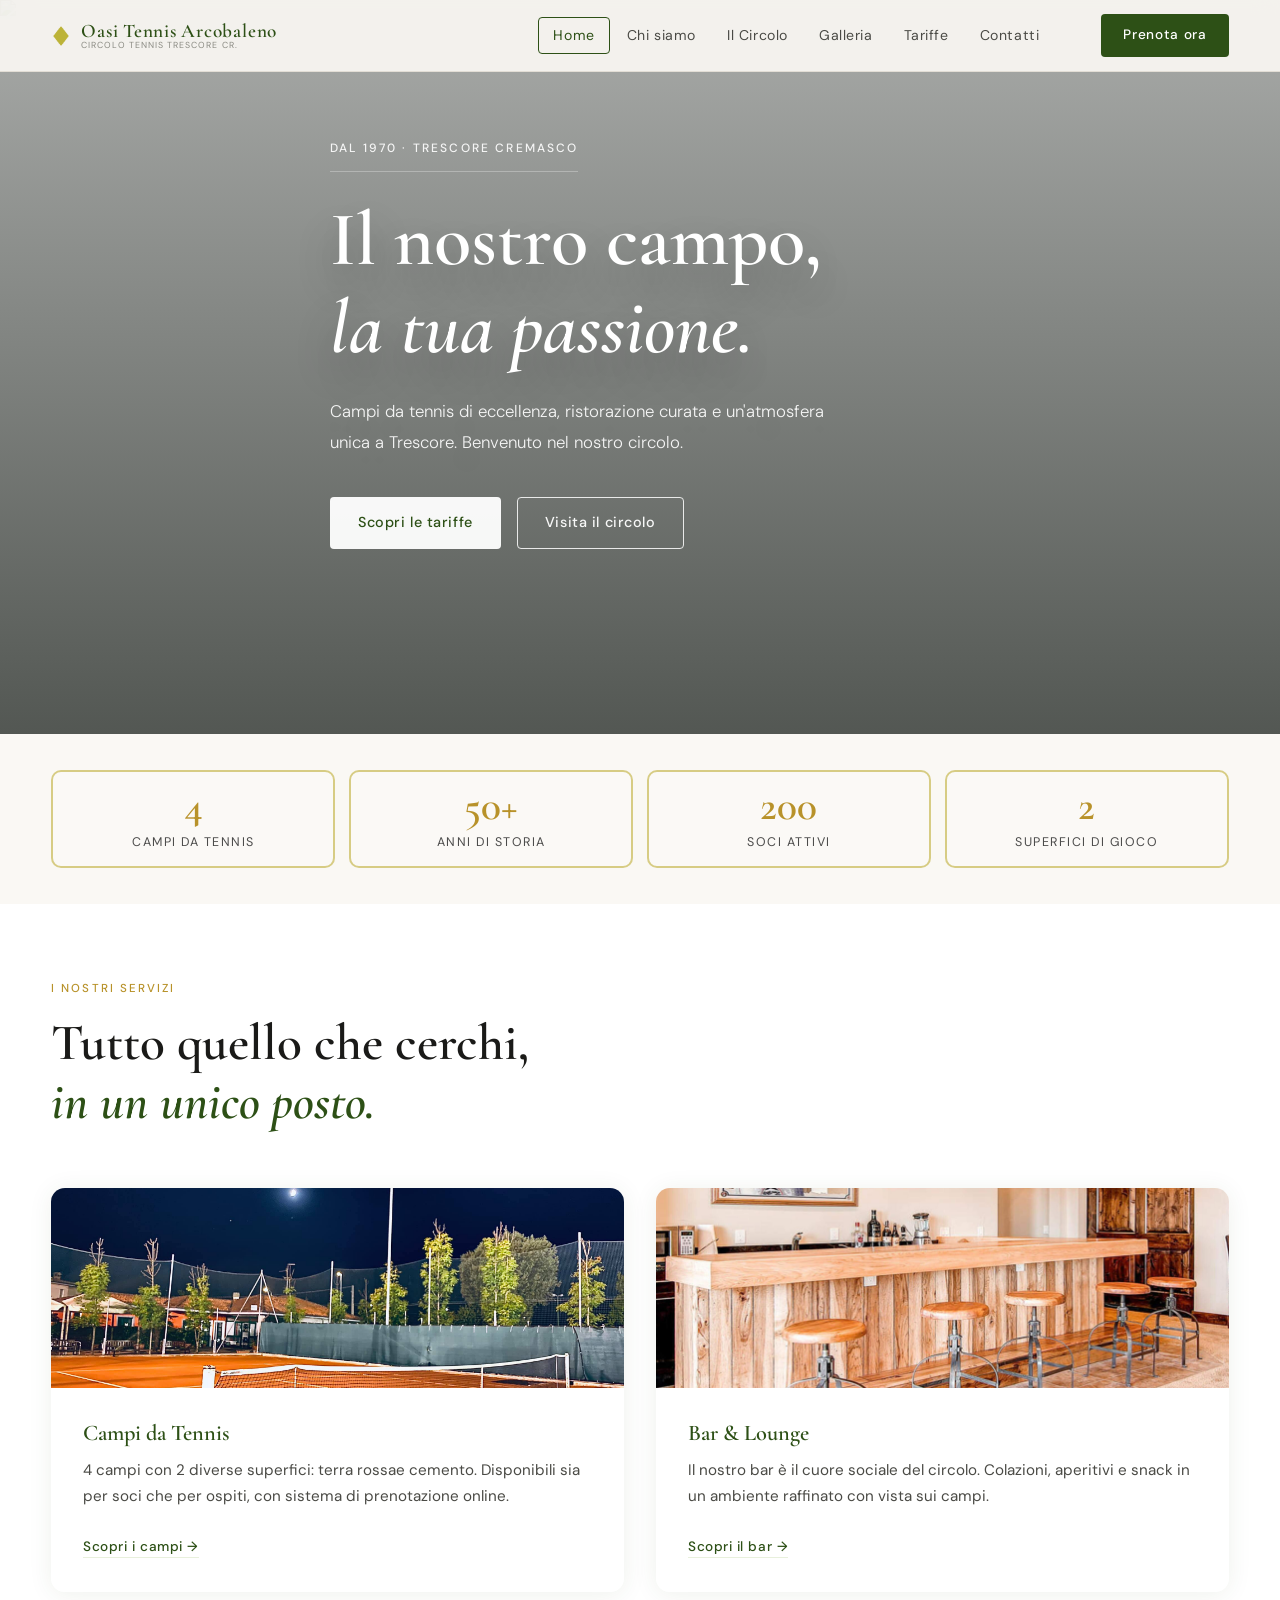
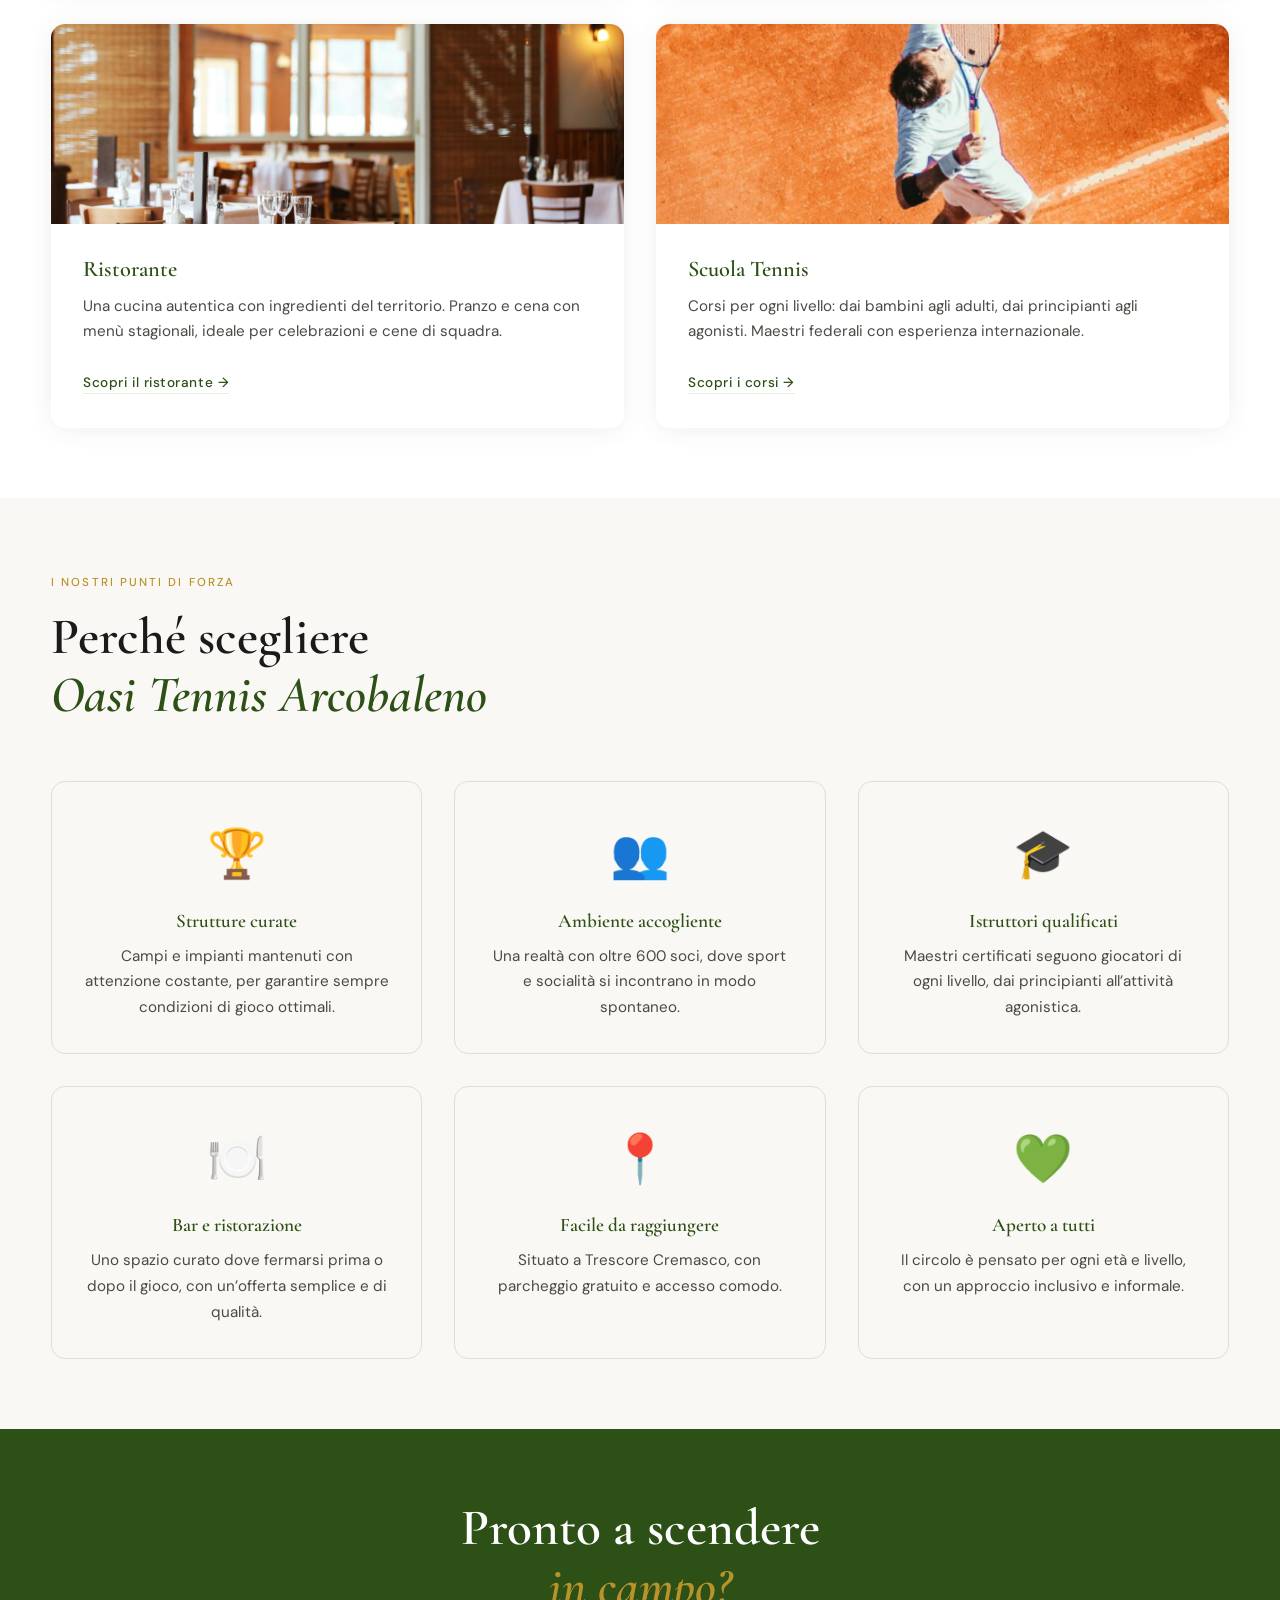
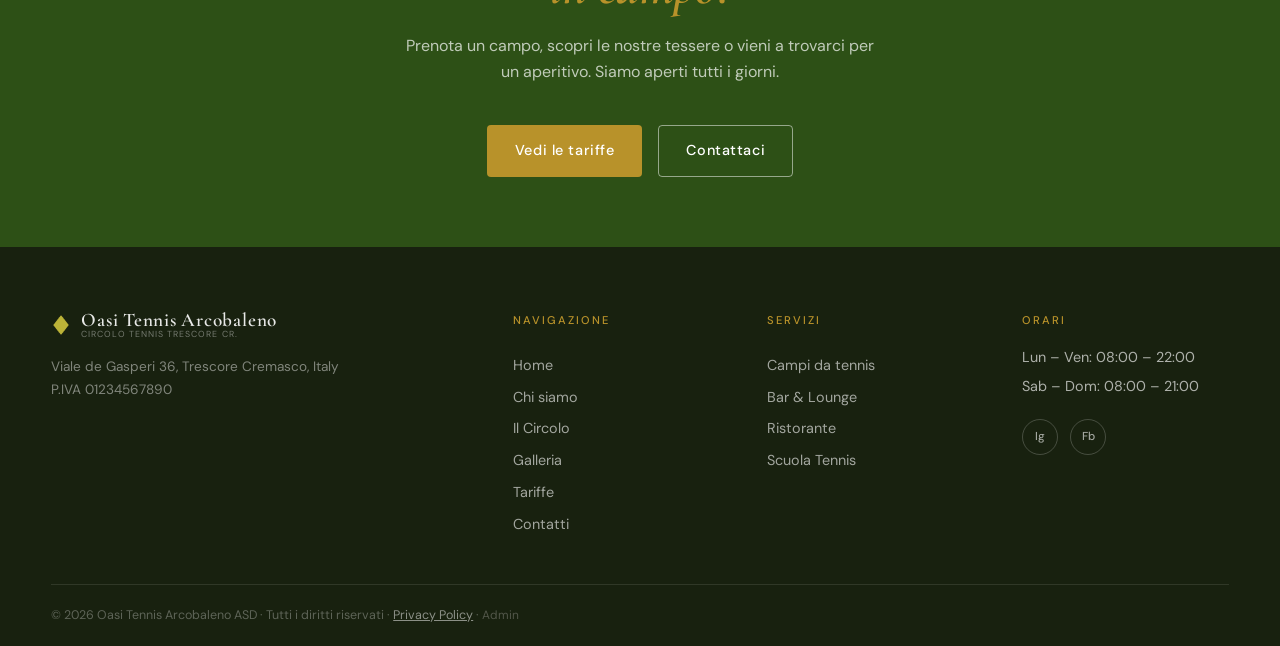
==== commit 72e048db: "Creazione Pannello Admin" ====
--- a/pages/index.html
+++ b/pages/index.html
@@ -10,7 +10,7 @@
   <link
     href="https://fonts.googleapis.com/css2?family=Cormorant+Garamond:ital,wght@0,400;0,600;1,400&family=DM+Sans:wght@300;400;500&display=swap"
     rel="stylesheet" />
-  <link rel="stylesheet" href="../style.css" />
+  <link rel="stylesheet" href="../css/style.css" />
 </head>
 
 <body>
@@ -64,7 +64,7 @@
   </section>
 
   <!-- NUMERI -->
-  <section class="numbers">
+  <div class="numbers">
     <div class="container numbers-grid">
       <div class="num-item">
         <span class="num">4</span>
@@ -83,7 +83,7 @@
         <span class="num-label">Superfici di gioco</span>
       </div>
     </div>
-  </section>
+  </div>
 
   <!-- SERVIZI -->
   <section class="services section">
--- a/css/style.css
+++ b/css/style.css
@@ -0,0 +1,1745 @@
+/* ============================
+   Oasi Tennis Arcobaleno — Oasi Tennis Arcobaleno
+   Stylesheet v1.0
+   ============================ */
+
+@import url('https://fonts.googleapis.com/css2?family=Cormorant+Garamond:ital,wght@0,400;0,600;1,400&family=DM+Sans:wght@300;400;500&display=swap');
+
+/* ─── Reset & Base ─── */
+*,
+*::before,
+*::after {
+  box-sizing: border-box;
+  margin: 0;
+  padding: 0;
+}
+
+:root {
+  --green: #2D5016;
+  --green-mid: #3D6B1F;
+  --green-light: #E8F0DC;
+  --green-pale: #F4F8EE;
+  --gold: #B8922A;
+  --gold-light: #F5EDD8;
+  --cream: #FAF8F4;
+  --white: #FFFFFF;
+  --text-dark: #1A1A18;
+  --text-mid: #4A4A45;
+  --text-light: #8A8A82;
+  --border: #E2DDD5;
+  --font-display: 'Cormorant Garamond', Georgia, serif;
+  --font-body: 'DM Sans', system-ui, sans-serif;
+  --nav-h: 72px;
+  --r-sm: 4px;
+  --r-md: 8px;
+  --r-lg: 14px;
+  --shadow: 0 2px 24px rgba(45, 80, 22, 0.08);
+}
+
+html {
+  scroll-behavior: smooth;
+  font-size: 16px;
+}
+
+body {
+  font-family: var(--font-body);
+  color: var(--text-dark);
+  background: var(--white);
+  line-height: 1.65;
+  -webkit-font-smoothing: antialiased;
+}
+
+a {
+  text-decoration: none;
+  color: inherit;
+}
+
+img {
+  max-width: 100%;
+  display: block;
+}
+
+h1,
+h2,
+h3,
+h4 {
+  font-family: var(--font-display);
+  font-weight: 600;
+  line-height: 1.15;
+}
+
+h1 {
+  font-size: clamp(2.8rem, 6vw, 5rem);
+}
+
+h2 {
+  font-size: clamp(2rem, 4vw, 3.2rem);
+}
+
+h3 {
+  font-size: 1.5rem;
+}
+
+h4 {
+  font-size: 1.15rem;
+}
+
+.hero em {
+  color: rgb(255, 255, 255);
+}
+
+em {
+  font-style: italic;
+  color: var(--green);
+}
+
+.container {
+  width: 92%;
+  max-width: 1200px;
+  margin: 0 auto;
+}
+
+section {
+  padding-top: 70px !important;
+  padding-bottom: 70px !important;
+}
+
+/* ─── Navbar ─── */
+.navbar {
+  position: fixed;
+  top: 0;
+  left: 0;
+  right: 0;
+  z-index: 100;
+  height: var(--nav-h);
+  background: rgba(250, 248, 244, 0.92);
+  backdrop-filter: blur(12px);
+  border-bottom: 1px solid var(--border);
+  transition: box-shadow 0.3s, transform 0.3s ease;
+}
+
+.navbar.scrolled {
+  box-shadow: var(--shadow);
+}
+
+.nav-inner {
+  height: 100%;
+  display: flex;
+  align-items: center;
+  gap: 2rem;
+}
+
+.logo {
+  display: flex;
+  align-items: center;
+  gap: 10px;
+  flex-shrink: 0;
+}
+
+.logo-icon img {
+  height: 20px;
+  width: 20px;
+}
+
+.logo-text {
+  font-family: var(--font-display);
+  font-size: 1.2rem;
+  font-weight: 600;
+  letter-spacing: 0.04em;
+  color: var(--green);
+  display: flex;
+  flex-direction: column;
+  line-height: 1;
+}
+
+.logo-text em {
+  font-size: 0.55rem;
+  font-style: normal;
+  font-family: var(--font-body);
+  letter-spacing: 0.12em;
+  text-transform: uppercase;
+  color: var(--text-light);
+  font-weight: 400;
+}
+
+.nav-links {
+  display: flex;
+  align-items: center;
+  gap: 0.2rem;
+  margin-left: auto;
+}
+
+.nav-links a {
+  font-size: 0.88rem;
+  font-weight: 400;
+  letter-spacing: 0.04em;
+  color: var(--text-mid);
+  padding: 6px 14px;
+  border-radius: var(--r-sm);
+  transition: color 0.2s, background 0.2s;
+}
+
+.nav-links a:hover {
+  color: var(--green);
+  background: var(--green-light);
+}
+
+.nav-links a.active {
+  border: 1px solid var(--green);
+  color: var(--green);
+}
+
+.btn-cta {
+  margin-left: 1rem;
+  padding: 10px 22px;
+  background: var(--green);
+  color: var(--white);
+  font-family: var(--font-body);
+  font-size: 0.85rem;
+  font-weight: 500;
+  letter-spacing: 0.05em;
+  border-radius: var(--r-sm);
+  transition: background 0.2s, transform 0.15s;
+  white-space: nowrap;
+}
+
+.btn-cta:hover {
+  background: var(--green-mid);
+  transform: translateY(-1px);
+}
+
+.hamburger {
+  display: none;
+  flex-direction: column;
+  gap: 5px;
+  background: none;
+  border: none;
+  cursor: pointer;
+  padding: 4px;
+  margin-left: auto;
+}
+
+.hamburger span {
+  display: block;
+  width: 24px;
+  height: 1.5px;
+  background: var(--green);
+  transition: 0.3s;
+}
+
+.mobile-menu {
+  display: none;
+  flex-direction: column;
+  background: var(--cream);
+  border-top: 1px solid var(--border);
+  padding: 1.5rem 1.5rem 2rem;
+  gap: 0.5rem;
+}
+
+.mobile-menu a {
+  font-size: 1rem;
+  color: var(--text-mid);
+  padding: 10px 0;
+  border-bottom: 1px solid var(--border);
+}
+
+.btn-cta-mob {
+  margin-top: 1rem;
+  display: inline-block;
+  padding: 12px 24px;
+  background: var(--green);
+  color: var(--white) !important;
+  border-radius: var(--r-sm);
+  text-align: center;
+  font-weight: 500;
+  border: none !important;
+}
+
+/* ─── Hero ─── */
+.hero {
+  height: calc(100vh - var(--nav-h) - 94px);
+  padding-top: var(--nav-h);
+  position: relative;
+  display: block;
+  overflow: hidden;
+  color: var(--white);
+}
+
+.hero-media {
+  position: absolute;
+  inset: 0;
+  width: 100%;
+  height: 100%;
+  overflow: hidden;
+}
+
+.hero-media img {
+  width: 100%;
+  height: 100%;
+  display: block;
+  object-fit: cover;
+  transform: translateY(0) scale(1.05);
+  transition: transform 0.25s ease-out;
+}
+
+.hero-media::after {
+  content: '';
+  position: absolute;
+  inset: 0;
+  background: linear-gradient(180deg, rgba(10, 16, 10, 0.35), rgba(10, 16, 10, 0.7));
+}
+
+.hero-content {
+  position: relative;
+  z-index: 2;
+  max-width: 620px;
+  padding: 4rem 1.5rem 3.5rem;
+  margin: 0 auto;
+}
+
+.cl1 {
+  left: 0;
+  right: 0;
+  top: 0;
+  height: 2px;
+}
+
+.cl2 {
+  left: 0;
+  right: 0;
+  bottom: 0;
+  height: 2px;
+}
+
+.cl3 {
+  top: 0;
+  bottom: 0;
+  left: 12%;
+  width: 2px;
+}
+
+.cl4 {
+  top: 0;
+  bottom: 0;
+  right: 12%;
+  width: 2px;
+}
+
+.net {
+  position: absolute;
+  left: 0;
+  right: 0;
+  top: 50%;
+  height: 2px;
+  background: repeating-linear-gradient(90deg,
+      rgba(45, 80, 22, 0.15) 0px,
+      rgba(45, 80, 22, 0.15) 8px,
+      transparent 8px,
+      transparent 14px);
+}
+
+.hero-content {
+  position: relative;
+  z-index: 2;
+  max-width: 620px;
+  padding: 4rem 0;
+}
+
+.hero-label {
+  display: inline-block;
+  font-family: var(--font-body);
+  font-size: 0.75rem;
+  font-weight: 500;
+  letter-spacing: 0.18em;
+  text-transform: uppercase;
+  color: rgba(255, 255, 255, 0.9);
+  margin-bottom: 1.5rem;
+  padding-bottom: 0.75rem;
+  border-bottom: 1px solid rgba(255, 255, 255, 0.28);
+}
+
+.hero-content h1 {
+  color: #fff;
+  margin-bottom: 1.5rem;
+  text-shadow: 0 20px 40px rgba(0, 0, 0, 0.3);
+}
+
+.hero-sub {
+  font-size: 1.05rem;
+  color: rgba(255, 255, 255, 0.92);
+  max-width: 500px;
+  margin-bottom: 2.5rem;
+  font-weight: 300;
+  line-height: 1.8;
+  text-shadow: 0 16px 32px rgba(0, 0, 0, 0.18);
+}
+
+.hero-actions {
+  display: flex;
+  gap: 1rem;
+  flex-wrap: wrap;
+}
+
+.hero-actions .btn-primary {
+  background: rgba(255, 255, 255, 0.95);
+  color: var(--green);
+}
+
+.hero-actions .btn-primary:hover {
+  background: #ffffff;
+}
+
+.hero-actions .btn-outline {
+  border-color: rgba(255, 255, 255, 0.85);
+  color: rgba(255, 255, 255, 0.95);
+}
+
+.hero-actions .btn-outline:hover {
+  background: rgba(255, 255, 255, 0.15);
+}
+
+.hero-scroll {
+  position: absolute;
+  bottom: 2.5rem;
+  left: 3rem;
+  transform: none;
+  display: flex;
+  flex-direction: column;
+  align-items: flex-start;
+  gap: 0.8rem;
+  z-index: 2;
+}
+
+.hero-scroll span {
+  font-size: 0.7rem;
+  letter-spacing: 0.15em;
+  text-transform: uppercase;
+  color: rgba(255, 255, 255, 0.82);
+}
+
+.scroll-line {
+  width: 3px;
+  height: 60px;
+  background: linear-gradient(to bottom, var(--gold), rgba(184, 146, 42, 0.3));
+  border-radius: 2px;
+  box-shadow: 0 0 12px var(--gold), 0 0 24px rgba(184, 146, 42, 0.6);
+  animation: scrollDown 2.2s ease-in-out infinite;
+}
+
+@keyframes scrollDown {
+
+  0% {
+    opacity: 1;
+    transform: translateY(0);
+    box-shadow: 0 0 12px var(--gold), 0 0 24px rgba(184, 146, 42, 0.6);
+  }
+
+  30% {
+    opacity: 1;
+    transform: translateY(16px);
+    box-shadow: 0 0 8px var(--gold), 0 0 16px rgba(184, 146, 42, 0.4);
+  }
+
+  70% {
+    opacity: 0.3;
+    transform: translateY(32px);
+    box-shadow: 0 0 4px var(--gold), 0 0 8px rgba(184, 146, 42, 0.2);
+  }
+
+  100% {
+    opacity: 0;
+    transform: translateY(48px);
+    box-shadow: 0 0 0 var(--gold);
+  }
+}
+
+/* ─── Buttons ─── */
+.btn-primary {
+  display: inline-block;
+  padding: 14px 28px;
+  background: var(--green);
+  color: var(--white);
+  font-family: var(--font-body);
+  font-size: 0.9rem;
+  font-weight: 500;
+  letter-spacing: 0.04em;
+  border-radius: var(--r-sm);
+  transition: background 0.2s, transform 0.15s;
+}
+
+.btn-primary:hover {
+  background: var(--green-mid);
+  transform: translateY(-2px);
+}
+
+.btn-outline {
+  display: inline-block;
+  padding: 13px 27px;
+  border: 1.5px solid var(--green);
+  color: var(--green);
+  font-family: var(--font-body);
+  font-size: 0.9rem;
+  font-weight: 500;
+  letter-spacing: 0.04em;
+  border-radius: var(--r-sm);
+  transition: background 0.2s, color 0.2s, transform 0.15s;
+}
+
+.btn-outline:hover {
+  background: var(--green);
+  color: var(--white);
+  transform: translateY(-2px);
+}
+
+.btn-outline-light {
+  border-color: rgba(255, 255, 255, 0.5);
+  color: var(--white);
+}
+
+.btn-outline-light:hover {
+  background: rgba(255, 255, 255, 0.15);
+  color: var(--white);
+}
+
+/* ─── Numbers ─── */
+.numbers {
+  background: var(--cream);
+  padding: 36px 0;
+}
+
+.numbers-grid {
+  display: grid;
+  grid-template-columns: repeat(4, minmax(120px, 1fr));
+  gap: 0.85rem;
+  text-align: center;
+}
+
+.num-item {
+  background: rgba(255, 255, 255, 0.225);
+  border: 2px solid rgba(213, 201, 125, 0.947);
+  border-radius: calc(var(--r-lg) / 1.4);
+  padding: 0.85rem 0.9rem;
+  display: flex;
+  flex-direction: column;
+  gap: 0.3rem;
+  align-items: center;
+}
+
+.num {
+  font-family: var(--font-display);
+  font-size: clamp(1.8rem, 4vw, 2.6rem);
+  font-weight: 600;
+  color: var(--gold);
+  line-height: 1;
+}
+
+.num-label {
+  font-size: 0.78rem;
+  letter-spacing: 0.12em;
+  text-transform: uppercase;
+  color: rgba(26, 26, 26, 0.78);
+}
+
+/* ─── Section Header ─── */
+.section-header {
+  margin-bottom: 3.5rem;
+  max-width: 540px;
+}
+
+.section-tag {
+  display: inline-block;
+  font-size: 0.72rem;
+  font-weight: 500;
+  letter-spacing: 0.18em;
+  text-transform: uppercase;
+  color: var(--gold);
+  margin-bottom: 1rem;
+}
+
+.section-header h2 {
+  color: var(--text-dark);
+}
+
+/* ─── Services ─── */
+.services {
+  background: var(--white);
+}
+
+.services-grid {
+  display: grid;
+  grid-template-columns: repeat(2, 1fr);
+  gap: 2rem;
+}
+
+.service-card {
+  border-radius: var(--r-lg);
+  overflow: hidden;
+  box-shadow: var(--shadow);
+  transition: box-shadow 0.2s;
+  display: flex;
+  flex-direction: column;
+}
+
+.service-card:hover {
+  box-shadow: 0 4px 32px rgba(45, 80, 22, 0.12);
+}
+
+.service-card img {
+  width: 100%;
+  height: 200px;
+  object-fit: cover;
+}
+
+.service-content {
+  background: var(--white);
+  padding: 2rem;
+}
+
+.service-content h3 {
+  font-size: 1.4rem;
+  color: var(--green);
+  margin-bottom: 0.75rem;
+}
+
+.service-content p {
+  font-size: 0.95rem;
+  color: var(--text-mid);
+  line-height: 1.7;
+  margin-bottom: 1.5rem;
+}
+
+.card-link {
+  font-size: 0.85rem;
+  font-weight: 500;
+  color: var(--green);
+  letter-spacing: 0.04em;
+  border-bottom: 1px solid var(--green-light);
+  padding-bottom: 2px;
+  transition: border-color 0.2s;
+}
+
+.card-link:hover {
+  border-color: var(--green);
+}
+
+/* ─── Strip ─── */
+.strip {
+  background: var(--cream);
+  padding: 96px 0;
+}
+
+.strip-inner {
+  display: grid;
+  grid-template-columns: 1fr 1fr;
+  gap: 5rem;
+  align-items: center;
+}
+
+.strip-text h2 {
+  margin-bottom: 1.25rem;
+}
+
+.strip-text p {
+  color: var(--text-mid);
+  margin-bottom: 2rem;
+  font-size: 1rem;
+  line-height: 1.75;
+}
+
+/* Court Card Visual */
+.court-card {
+  background: var(--white);
+  border: 1px solid var(--border);
+  border-radius: var(--r-lg);
+  overflow: hidden;
+  box-shadow: var(--shadow);
+}
+
+.cc-top {
+  background: var(--green);
+  padding: 12px 20px;
+}
+
+.cc-badge {
+  font-size: 0.72rem;
+  font-weight: 500;
+  letter-spacing: 0.12em;
+  text-transform: uppercase;
+  color: rgba(255, 255, 255, 0.75);
+}
+
+.cc-body {
+  padding: 2rem;
+  background: #D4A35A22;
+}
+
+.mini-court {
+  width: 100%;
+  height: 160px;
+  border: 2px solid rgba(45, 80, 22, 0.3);
+  border-radius: 2px;
+  position: relative;
+  background: #C8965033;
+}
+
+.mc-line {
+  position: absolute;
+  left: 0;
+  right: 0;
+  height: 2px;
+  background: rgba(45, 80, 22, 0.25);
+}
+
+.mc-baseline {
+  top: 0;
+}
+
+.mc-baseline-b {
+  bottom: 0;
+}
+
+.mc-service {
+  top: 25%;
+}
+
+.mc-service-b {
+  bottom: 25%;
+}
+
+.mc-net {
+  position: absolute;
+  left: 0;
+  right: 0;
+  top: 50%;
+  height: 2px;
+  background: rgba(255, 255, 255, 0.7);
+}
+
+.cc-info {
+  padding: 1.25rem 1.5rem;
+  display: flex;
+  gap: 0;
+  border-top: 1px solid var(--border);
+}
+
+.cc-stat {
+  flex: 1;
+  display: flex;
+  flex-direction: column;
+  gap: 2px;
+  padding: 0 1rem;
+  border-right: 1px solid var(--border);
+}
+
+.cc-stat:first-child {
+  padding-left: 0;
+}
+
+.cc-stat:last-child {
+  border-right: none;
+}
+
+.cc-stat span {
+  font-size: 0.7rem;
+  text-transform: uppercase;
+  letter-spacing: 0.1em;
+  color: var(--text-light);
+}
+
+.cc-stat strong {
+  font-size: 0.85rem;
+  color: var(--text-dark);
+  font-weight: 500;
+}
+
+/* ─── Why Us ─── */
+.why-us {
+  background: var(--cream);
+}
+
+.benefits-grid {
+  display: grid;
+  grid-template-columns: repeat(3, 1fr);
+  gap: 2rem;
+}
+
+.benefit-card {
+  background: var(--cream);
+  border: 1px solid var(--border);
+  border-radius: var(--r-lg);
+  padding: 2rem;
+  text-align: center;
+  transition: box-shadow 0.2s, transform 0.2s;
+}
+
+.benefit-card:hover {
+  box-shadow: var(--shadow);
+  transform: translateY(-4px);
+}
+
+.benefit-icon {
+  font-size: 3rem;
+  margin-bottom: 1rem;
+  display: block;
+}
+
+.benefit-card h3 {
+  font-size: 1.2rem;
+  color: var(--green);
+  margin-bottom: 0.75rem;
+}
+
+.benefit-card p {
+  font-size: 0.95rem;
+  color: var(--text-mid);
+  line-height: 1.7;
+}
+
+/* ─── CTA Final ─── */
+.cta-final {
+  background: var(--green);
+  padding: 96px 0;
+  text-align: center;
+}
+
+.cta-inner h2 {
+  color: var(--white);
+  margin-bottom: 1rem;
+}
+
+.cta-inner h2 em {
+  color: var(--gold);
+}
+
+.cta-inner p {
+  color: rgba(255, 255, 255, 0.7);
+  max-width: 480px;
+  margin: 0 auto 2.5rem;
+}
+
+.cta-btns {
+  display: flex;
+  gap: 1rem;
+  justify-content: center;
+  flex-wrap: wrap;
+}
+
+.cta-final .btn-primary {
+  background: var(--gold);
+  color: var(--white);
+}
+
+.cta-final .btn-primary:hover {
+  background: #a07820;
+}
+
+/* ─── Footer ─── */
+.footer {
+  background: #18210F;
+  color: rgba(255, 255, 255, 0.65);
+  padding-top: 64px;
+}
+
+.footer-inner {
+  display: grid;
+  grid-template-columns: 2fr 1fr 1fr 1fr;
+  gap: 3rem;
+  padding-bottom: 48px;
+  border-bottom: 1px solid rgba(255, 255, 255, 0.1);
+}
+
+.logo-footer .logo-text {
+  color: rgba(255, 255, 255, 0.9);
+}
+
+.logo-footer .logo-text em {
+  color: rgba(255, 255, 255, 0.4);
+}
+
+.footer-brand p {
+  margin-top: 1rem;
+  font-size: 0.85rem;
+  line-height: 1.7;
+  color: rgba(255, 255, 255, 0.45);
+}
+
+.footer-links h5,
+.footer-contact h5 {
+  font-family: var(--font-body);
+  font-size: 0.7rem;
+  font-weight: 500;
+  letter-spacing: 0.18em;
+  text-transform: uppercase;
+  color: var(--gold);
+  margin-bottom: 1rem;
+}
+
+.footer-links {
+  display: flex;
+  flex-direction: column;
+  gap: 0.5rem;
+}
+
+.footer-links a {
+  font-size: 0.9rem;
+  color: rgba(255, 255, 255, 0.6);
+  transition: color 0.2s;
+}
+
+.footer-links a:hover {
+  color: var(--white);
+}
+
+.footer-contact p {
+  font-size: 0.9rem;
+  margin-bottom: 0.35rem;
+}
+
+.footer-social {
+  display: flex;
+  gap: 0.75rem;
+  margin-top: 1.25rem;
+}
+
+.footer-social a {
+  display: flex;
+  align-items: center;
+  justify-content: center;
+  width: 36px;
+  height: 36px;
+  border: 1px solid rgba(255, 255, 255, 0.2);
+  border-radius: 50%;
+  font-size: 0.72rem;
+  font-weight: 500;
+  color: rgba(255, 255, 255, 0.6);
+  transition: border-color 0.2s, color 0.2s;
+}
+
+.footer-social a:hover {
+  border-color: var(--gold);
+  color: var(--gold);
+}
+
+.footer-bottom {
+  padding: 1.25rem 0;
+}
+
+.footer-bottom p {
+  font-size: 0.78rem;
+  color: rgba(255, 255, 255, 0.3);
+}
+
+.footer-bottom a {
+  color: rgba(255, 255, 255, 0.5);
+  text-decoration: underline;
+}
+
+/* ─── Page Header (inner pages) ─── */
+.page-header {
+  padding: calc(var(--nav-h) + 72px) 0 64px;
+  background: var(--cream);
+  border-bottom: 1px solid var(--border);
+}
+
+.page-header-label {
+  display: inline-block;
+  font-size: 0.7rem;
+  letter-spacing: 0.18em;
+  text-transform: uppercase;
+  color: var(--gold);
+  margin-bottom: 1rem;
+}
+
+.page-header h1 {
+  font-size: clamp(2.5rem, 5vw, 4rem);
+}
+
+.page-header p {
+  margin-top: 1rem;
+  font-size: 1.1rem;
+  color: var(--text-mid);
+  max-width: 560px;
+  font-weight: 300;
+}
+
+/* ─── Utility ─── */
+.text-center {
+  text-align: center;
+}
+
+.text-center .section-header {
+  max-width: 100%;
+}
+
+/* ─── Responsive ─── */
+@media (max-width: 900px) {
+
+  .nav-links,
+  .btn-cta {
+    display: none;
+  }
+
+  .hamburger {
+    display: flex;
+  }
+
+  .mobile-menu.open {
+    display: flex;
+  }
+
+  .hero {
+    grid-template-columns: 1fr;
+    min-height: auto;
+  }
+
+  .hero-media {
+    min-height: 320px;
+  }
+
+  .numbers-grid {
+    grid-template-columns: repeat(2, 1fr);
+  }
+
+  .services-grid {
+    grid-template-columns: 1fr;
+  }
+
+  .strip-inner {
+    grid-template-columns: 1fr;
+    gap: 3rem;
+  }
+
+  .footer-inner {
+    grid-template-columns: 1fr 1fr;
+  }
+
+  .benefits-grid {
+    grid-template-columns: repeat(2, 1fr);
+  }
+}
+
+@media (max-width: 600px) {
+  .section {
+    padding: 64px 0;
+  }
+
+  .hero-content {
+    padding: 3rem 0;
+  }
+
+  .court-lines {
+    display: none;
+  }
+
+  .numbers-grid {
+    grid-template-columns: repeat(2, 1fr);
+    gap: 1.5rem;
+  }
+
+  .footer-inner {
+    grid-template-columns: 1fr;
+    gap: 2rem;
+  }
+
+  .benefits-grid {
+    grid-template-columns: 1fr;
+  }
+
+  .cta-btns {
+    flex-direction: column;
+    align-items: center;
+  }
+}
+
+/* ─── Chi Siamo extras ─── */
+.about-grid {
+  display: grid;
+  grid-template-columns: 1fr 1fr;
+  gap: 4rem;
+  align-items: center;
+}
+
+.about-values {
+  display: grid;
+  grid-template-columns: 1fr 1fr;
+  gap: 1.5rem;
+  margin-top: 2rem;
+}
+
+.value-card {
+  padding: 1.5rem;
+  background: var(--green-pale);
+  border-radius: var(--r-md);
+  border-left: 3px solid var(--green);
+}
+
+.value-card h4 {
+  color: var(--green);
+  margin-bottom: 0.5rem;
+  font-size: 1rem;
+}
+
+.value-card p {
+  font-size: 0.85rem;
+  color: var(--text-mid);
+}
+
+.team-grid {
+  display: grid;
+  grid-template-columns: repeat(3, 1fr);
+  gap: 1.5rem;
+}
+
+.team-card {
+  background: var(--cream);
+  border-radius: var(--r-lg);
+  padding: 2rem;
+  text-align: center;
+}
+
+.team-avatar {
+  width: 72px;
+  height: 72px;
+  border-radius: 50%;
+  background: var(--green);
+  color: var(--white);
+  display: flex;
+  align-items: center;
+  justify-content: center;
+  font-family: var(--font-display);
+  font-size: 1.5rem;
+  font-weight: 600;
+  margin: 0 auto 1rem;
+}
+
+.team-card h4 {
+  font-size: 1.1rem;
+  color: var(--text-dark);
+  margin-bottom: 0.25rem;
+}
+
+.team-card p {
+  font-size: 0.85rem;
+  color: var(--gold);
+  font-weight: 500;
+}
+
+@media (max-width: 900px) {
+  .about-grid {
+    grid-template-columns: 1fr;
+  }
+
+  .team-grid {
+    grid-template-columns: repeat(2, 1fr);
+  }
+}
+
+@media (max-width: 600px) {
+  .about-values {
+    grid-template-columns: 1fr;
+  }
+
+  .team-grid {
+    grid-template-columns: 1fr;
+  }
+}
+
+/* ─── Il Circolo extras ─── */
+.facility-section {
+  padding: 80px 0;
+  border-bottom: 1px solid var(--border);
+}
+
+.facility-section:last-of-type {
+  border-bottom: none;
+}
+
+.facility-grid {
+  display: grid;
+  grid-template-columns: 1fr 1fr;
+  gap: 4rem;
+  align-items: center;
+  margin-top: 3rem;
+}
+
+.facility-grid.reverse {
+  direction: rtl;
+}
+
+.facility-grid.reverse>* {
+  direction: ltr;
+}
+
+.facility-img {
+  background: var(--green-pale);
+  border-radius: var(--r-lg);
+  height: 370px;
+  display: flex;
+  align-items: center;
+  justify-content: center;
+  font-size: 4rem;
+  border: 1px solid var(--border);
+}
+
+.facility-img img {
+  width: 100%;
+  height: 100%;
+  object-fit: cover;
+  border-radius: var(--r-lg);
+}
+
+.facility-text h3 {
+  color: var(--green);
+  margin-bottom: 1rem;
+}
+
+.facility-text p {
+  color: var(--text-mid);
+  line-height: 1.75;
+  margin-bottom: 1rem;
+}
+
+.facility-list {
+  list-style: none;
+  display: flex;
+  flex-direction: column;
+  gap: 0.5rem;
+  margin-top: 1.25rem;
+}
+
+.facility-list li {
+  display: flex;
+  align-items: center;
+  gap: 10px;
+  font-size: 0.9rem;
+  color: var(--text-mid);
+}
+
+.facility-list li img {
+  width: 12px;
+  height: 12px;
+}
+
+.courts-grid {
+  display: grid;
+  grid-template-columns: repeat(3, 1fr);
+  gap: 1rem;
+  margin-top: 2rem;
+}
+
+.court-pill {
+  background: var(--green-pale);
+  border: 1px solid var(--border);
+  border-radius: var(--r-md);
+  padding: 1rem;
+  text-align: center;
+}
+
+.court-pill strong {
+  display: block;
+  color: var(--green);
+  font-size: 1.1rem;
+}
+
+.court-pill span {
+  font-size: 0.78rem;
+  color: var(--text-light);
+  text-transform: uppercase;
+  letter-spacing: 0.08em;
+}
+
+@media (max-width: 900px) {
+
+  .facility-grid,
+  .facility-grid.reverse {
+    grid-template-columns: 1fr;
+    direction: ltr;
+    gap: 2rem;
+  }
+
+  .courts-grid {
+    grid-template-columns: repeat(2, 1fr);
+  }
+}
+
+/* ─── Tariffe extras ─── */
+.pricing-grid {
+  display: grid;
+  grid-template-columns: repeat(3, 1fr);
+  gap: 1.5rem;
+  margin-top: 2.5rem;
+}
+
+.price-card {
+  background: var(--white);
+  border: 1px solid var(--border);
+  border-radius: var(--r-lg);
+  overflow: hidden;
+
+  display: flex;
+  flex-direction: column;
+
+  transition: box-shadow 0.2s;
+}
+
+.price-card:hover {
+  box-shadow: var(--shadow);
+}
+
+.price-card.featured {
+  border-color: var(--green);
+}
+
+.price-header {
+  background: var(--cream);
+  padding: 1.5rem;
+  border-bottom: 1px solid var(--border);
+}
+
+.price-title-row {
+  display: flex;
+  justify-content: space-between;
+  align-items: center;
+  gap: 0.5rem;
+}
+
+.price-badge {
+  display: inline-block;
+  border: 2px solid var(--gold);
+  color: var(--green);
+  font-size: 0.7rem;
+  font-weight: 500;
+  letter-spacing: 0.1em;
+  text-transform: uppercase;
+  padding: 3px 10px;
+  border-radius: 99px;
+  margin-bottom: 0.75rem;
+}
+
+.price-header h3 {
+  font-size: 1.3rem;
+  color: var(--green);
+  margin-bottom: 0.5rem;
+}
+
+.price-tag {
+  font-family: var(--font-body);
+  font-size: 1.7rem;
+  color: var(--green);
+  font-weight: 400;
+  line-height: 1;
+}
+
+.price-period {
+  font-size: 0.8rem;
+  color: var(--text-light);
+}
+
+.price-body {
+  padding: 1.5rem;
+  flex: 1;
+}
+
+.price-features {
+  list-style: none;
+  display: flex;
+  flex-direction: column;
+  gap: 0.75rem;
+}
+
+.price-features li {
+  display: flex;
+  align-items: center;
+  gap: 10px;
+  font-size: 0.9rem;
+  color: var(--text-mid);
+}
+
+.price-features li img {
+  width: 12px;
+  height: 12px;
+  margin-bottom: 2px;
+}
+
+.price-cta-wrap {
+  padding: 0 1.5rem 1.5rem;
+  margin-top: auto;
+}
+
+.price-cta-wrap .btn-primary {
+  width: 100%;
+  text-align: center;
+}
+
+@media (max-width: 900px) {
+  .pricing-grid {
+    grid-template-columns: 1fr;
+    max-width: 400px;
+  }
+}
+
+/* ─── Contatti extras ─── */
+.contact-grid {
+  display: grid;
+  grid-template-columns: 1fr 1fr;
+  gap: 4rem;
+  align-items: start;
+}
+
+.contact-info-blocks {
+  display: flex;
+  flex-direction: column;
+  gap: 1.5rem;
+}
+
+.contact-block {
+  padding: 1.5rem;
+  background: var(--cream);
+  border-radius: var(--r-md);
+  border-left: 3px solid var(--gold);
+}
+
+.contact-block h4 {
+  color: var(--green);
+  margin-bottom: 0.5rem;
+  font-size: 1rem;
+}
+
+.contact-block p {
+  font-size: 0.9rem;
+  color: var(--text-mid);
+  line-height: 1.65;
+}
+
+.contact-block a {
+  color: var(--green);
+  text-decoration: underline;
+}
+
+.contact-form {
+  display: flex;
+  flex-direction: column;
+  gap: 1rem;
+}
+
+.form-group {
+  display: flex;
+  flex-direction: column;
+  gap: 6px;
+}
+
+.form-group label {
+  font-size: 0.8rem;
+  font-weight: 500;
+  letter-spacing: 0.06em;
+  text-transform: uppercase;
+  color: var(--text-mid);
+}
+
+.form-group input,
+.form-group textarea,
+.form-group select {
+  padding: 12px 14px;
+  border: 1px solid var(--border);
+  border-radius: var(--r-sm);
+  font-family: var(--font-body);
+  font-size: 0.95rem;
+  color: var(--text-dark);
+  background: var(--white);
+  transition: border-color 0.2s;
+  outline: none;
+}
+
+.form-group input:focus,
+.form-group textarea:focus,
+.form-group select:focus {
+  border-color: var(--green);
+}
+
+.form-group textarea {
+  resize: vertical;
+  min-height: 120px;
+}
+
+.form-row {
+  display: grid;
+  grid-template-columns: 1fr 1fr;
+  gap: 1rem;
+}
+
+.map-placeholder {
+  width: 100%;
+  height: 260px;
+  background: var(--green-pale);
+  border-radius: var(--r-lg);
+  border: 1px solid var(--border);
+  display: flex;
+  flex-direction: column;
+  align-items: center;
+  justify-content: center;
+  gap: 0.5rem;
+  color: var(--green);
+  font-size: 2rem;
+  margin-top: 1.5rem;
+}
+
+.map-placeholder span {
+  font-size: 0.85rem;
+  color: var(--text-light);
+}
+
+@media (max-width: 900px) {
+  .contact-grid {
+    grid-template-columns: 1fr;
+  }
+
+  .form-row {
+    grid-template-columns: 1fr;
+  }
+}
+
+.gallery-filters {
+  display: flex;
+  gap: .5rem;
+  flex-wrap: wrap;
+  margin-bottom: 2.5rem;
+}
+
+.filter-btn {
+  padding: 8px 20px;
+  border: 1.5px solid var(--border);
+  background: var(--white);
+  color: var(--text-mid);
+  border-radius: 99px;
+  font-family: var(--font-body);
+  font-size: .85rem;
+  cursor: pointer;
+  transition: all .2s;
+}
+
+.filter-btn:hover {
+  border-color: var(--green);
+  color: var(--green);
+}
+
+.filter-btn.active {
+  background: var(--green);
+  color: var(--white);
+  border-color: var(--green);
+}
+
+.gallery-grid {
+    display: grid;
+    grid-template-columns: repeat(3, 1fr);
+    gap: 2rem;
+}
+
+@media(max-width:900px) {
+  .gallery-grid {
+    grid-template-columns: repeat(1, 1fr);
+  }
+}
+
+@media(max-width:560px) {
+  .gallery-grid {
+    grid-template-columns: repeat(1, 1fr);
+  }
+}
+
+.gallery-item {
+  position: relative;
+  border-radius: var(--r-lg);
+  overflow: hidden;
+  cursor: pointer;
+}
+
+.gallery-item img {
+  width: 100%;
+  height: 100%;
+  object-fit: cover;
+  display: block;
+  transition: transform .35s ease;
+}
+
+.gallery-item:hover img {
+  transform: scale(1.04);
+}
+
+.gallery-item-overlay {
+  position: absolute;
+  inset: 0;
+  background: linear-gradient(to top, rgba(18, 33, 15, .75) 0%, transparent 50%);
+  opacity: 0;
+  transition: opacity .25s;
+  display: flex;
+  align-items: flex-end;
+  padding: 1rem;
+}
+
+.gallery-item:hover .gallery-item-overlay {
+  opacity: 1;
+}
+
+.gallery-item-overlay span {
+  color: var(--white);
+  font-size: .85rem;
+  font-weight: 500;
+}
+
+.gallery-item-badge {
+  position: absolute;
+  top: 10px;
+  left: 10px;
+  background: rgba(45, 80, 22, .85);
+  color: var(--white);
+  font-size: .68rem;
+  letter-spacing: .1em;
+  text-transform: uppercase;
+  padding: 3px 10px;
+  border-radius: 99px;
+}
+
+.gallery-count {
+  font-size: .82rem;
+  color: var(--text-light);
+  margin-bottom: 2rem;
+}
+
+/* Skeleton loading */
+.skeleton {
+  background: linear-gradient(90deg, var(--green-pale) 25%, var(--green-light) 50%, var(--green-pale) 75%);
+  background-size: 200% 100%;
+  animation: shimmer 1.4s infinite;
+}
+
+@keyframes shimmer {
+  0% {
+    background-position: 200% 0
+  }
+
+  100% {
+    background-position: -200% 0
+  }
+}
+
+.skeleton-item {
+  break-inside: avoid;
+  margin-bottom: 1rem;
+  border-radius: var(--r-md);
+  height: 220px;
+}
+
+/* Lightbox */
+.lightbox {
+  position: fixed;
+  inset: 0;
+  z-index: 999;
+  background: rgba(10, 18, 8, .92);
+  display: flex;
+  align-items: center;
+  justify-content: center;
+  padding: 2rem;
+  opacity: 0;
+  pointer-events: none;
+  transition: opacity .25s;
+}
+
+.lightbox.open {
+  opacity: 1;
+  pointer-events: all;
+}
+
+.lightbox-inner {
+  max-width: 900px;
+  width: 100%;
+  position: relative;
+}
+
+.lightbox-inner img {
+  width: 100%;
+  border-radius: var(--r-lg);
+  max-height: 80vh;
+  object-fit: contain;
+}
+
+.lightbox-caption {
+  margin-top: 1rem;
+  color: rgba(255, 255, 255, .75);
+  text-align: center;
+  font-size: .95rem;
+}
+
+.lightbox-caption strong {
+  color: var(--white);
+}
+
+.lightbox-close {
+  position: absolute;
+  top: -44px;
+  right: 0;
+  background: none;
+  border: none;
+  color: var(--white);
+  font-size: 1.5rem;
+  cursor: pointer;
+  opacity: .7;
+  transition: opacity .2s;
+}
+
+.lightbox-close:hover {
+  opacity: 1;
+}
+
+.lightbox-nav {
+  position: absolute;
+  top: 50%;
+  transform: translateY(-50%);
+  background: rgba(255, 255, 255, .12);
+  border: none;
+  color: var(--white);
+  width: 44px;
+  height: 44px;
+  border-radius: 50%;
+  font-size: 1.2rem;
+  cursor: pointer;
+  transition: background .2s;
+}
+
+.lightbox-nav:hover {
+  background: rgba(255, 255, 255, .25);
+}
+
+.lightbox-prev {
+  left: -60px;
+}
+
+.lightbox-next {
+  right: -60px;
+}
+
+@media(max-width:700px) {
+  .lightbox-prev {
+    left: 0;
+  }
+
+  .lightbox-next {
+    right: 0;
+  }
+}
+
+.gallery-empty {
+  text-align: center;
+  padding: 5rem 2rem;
+  color: var(--text-light);
+}
+
+.gallery-empty-icon {
+  font-size: 3rem;
+  margin-bottom: 1rem;
+}
+
+.gallery-empty h3 {
+  font-size: 1.3rem;
+  color: var(--text-mid);
+  margin-bottom: .5rem;
+}
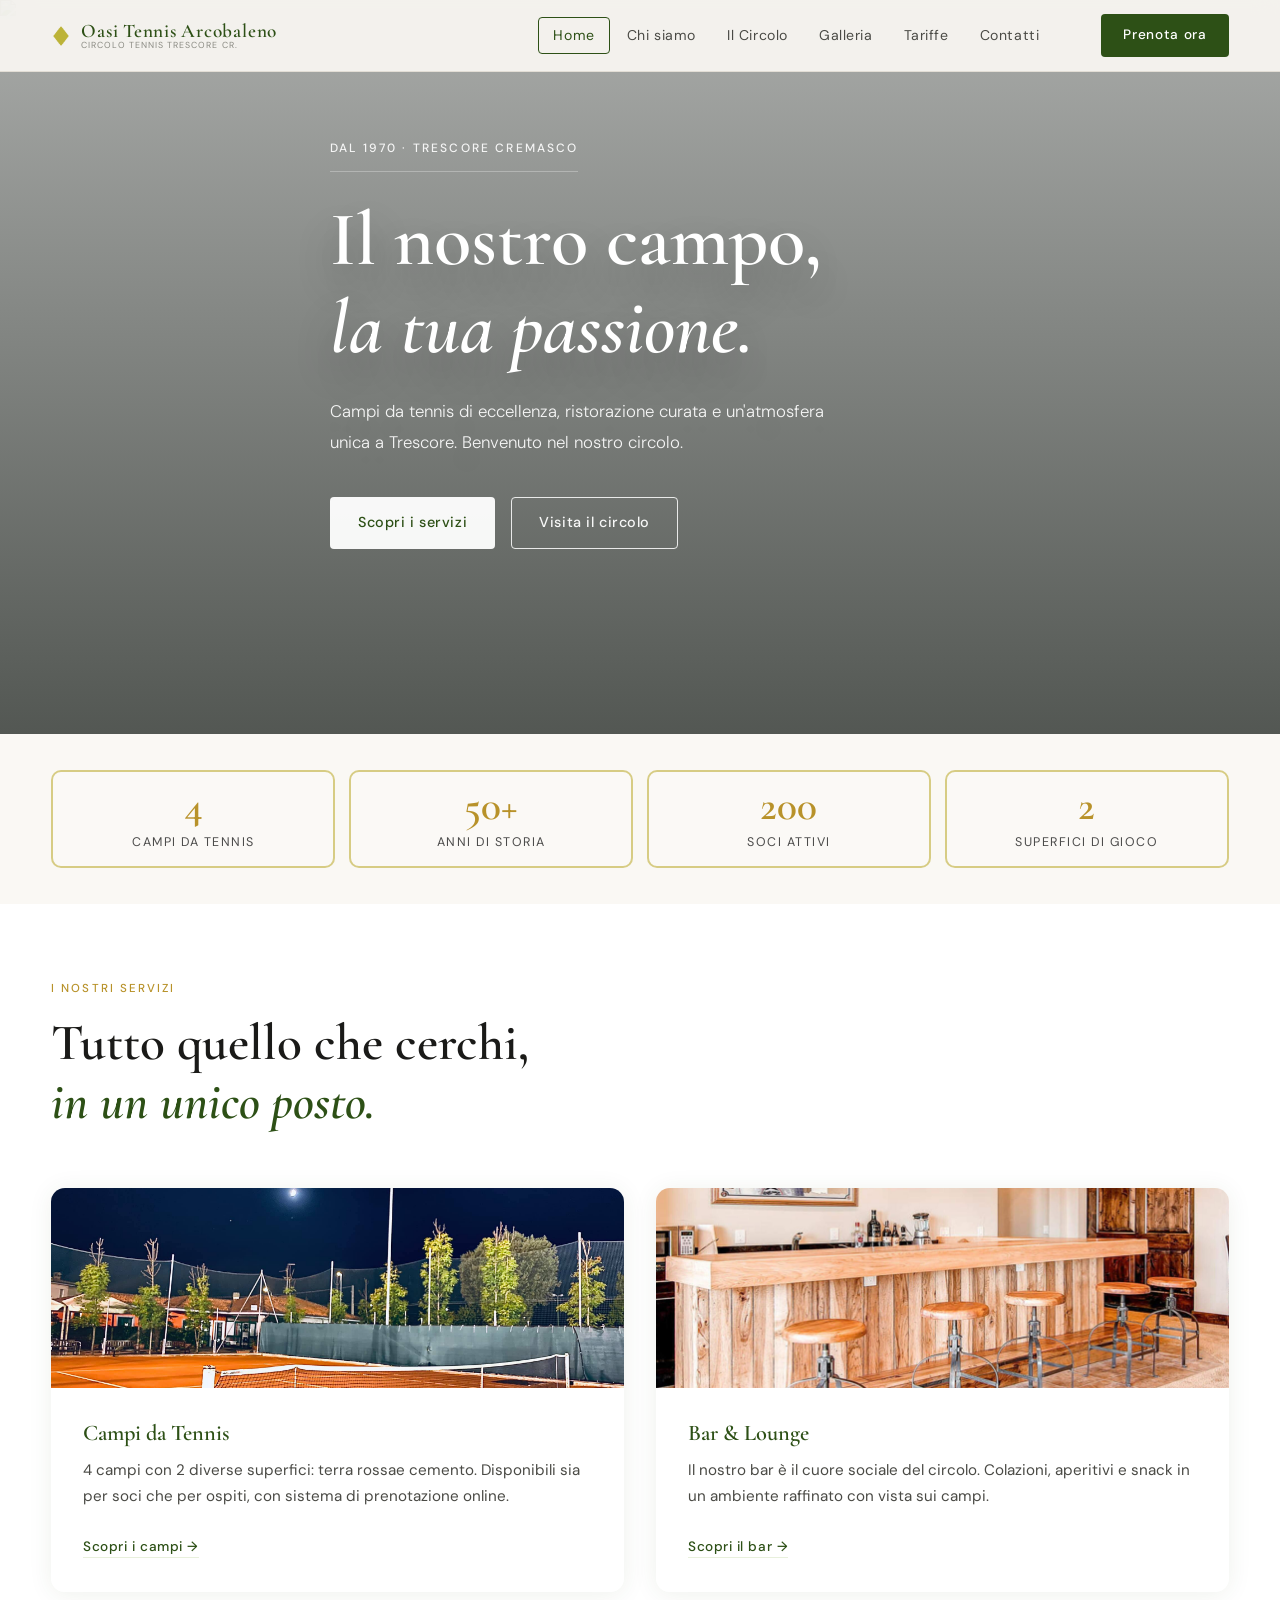
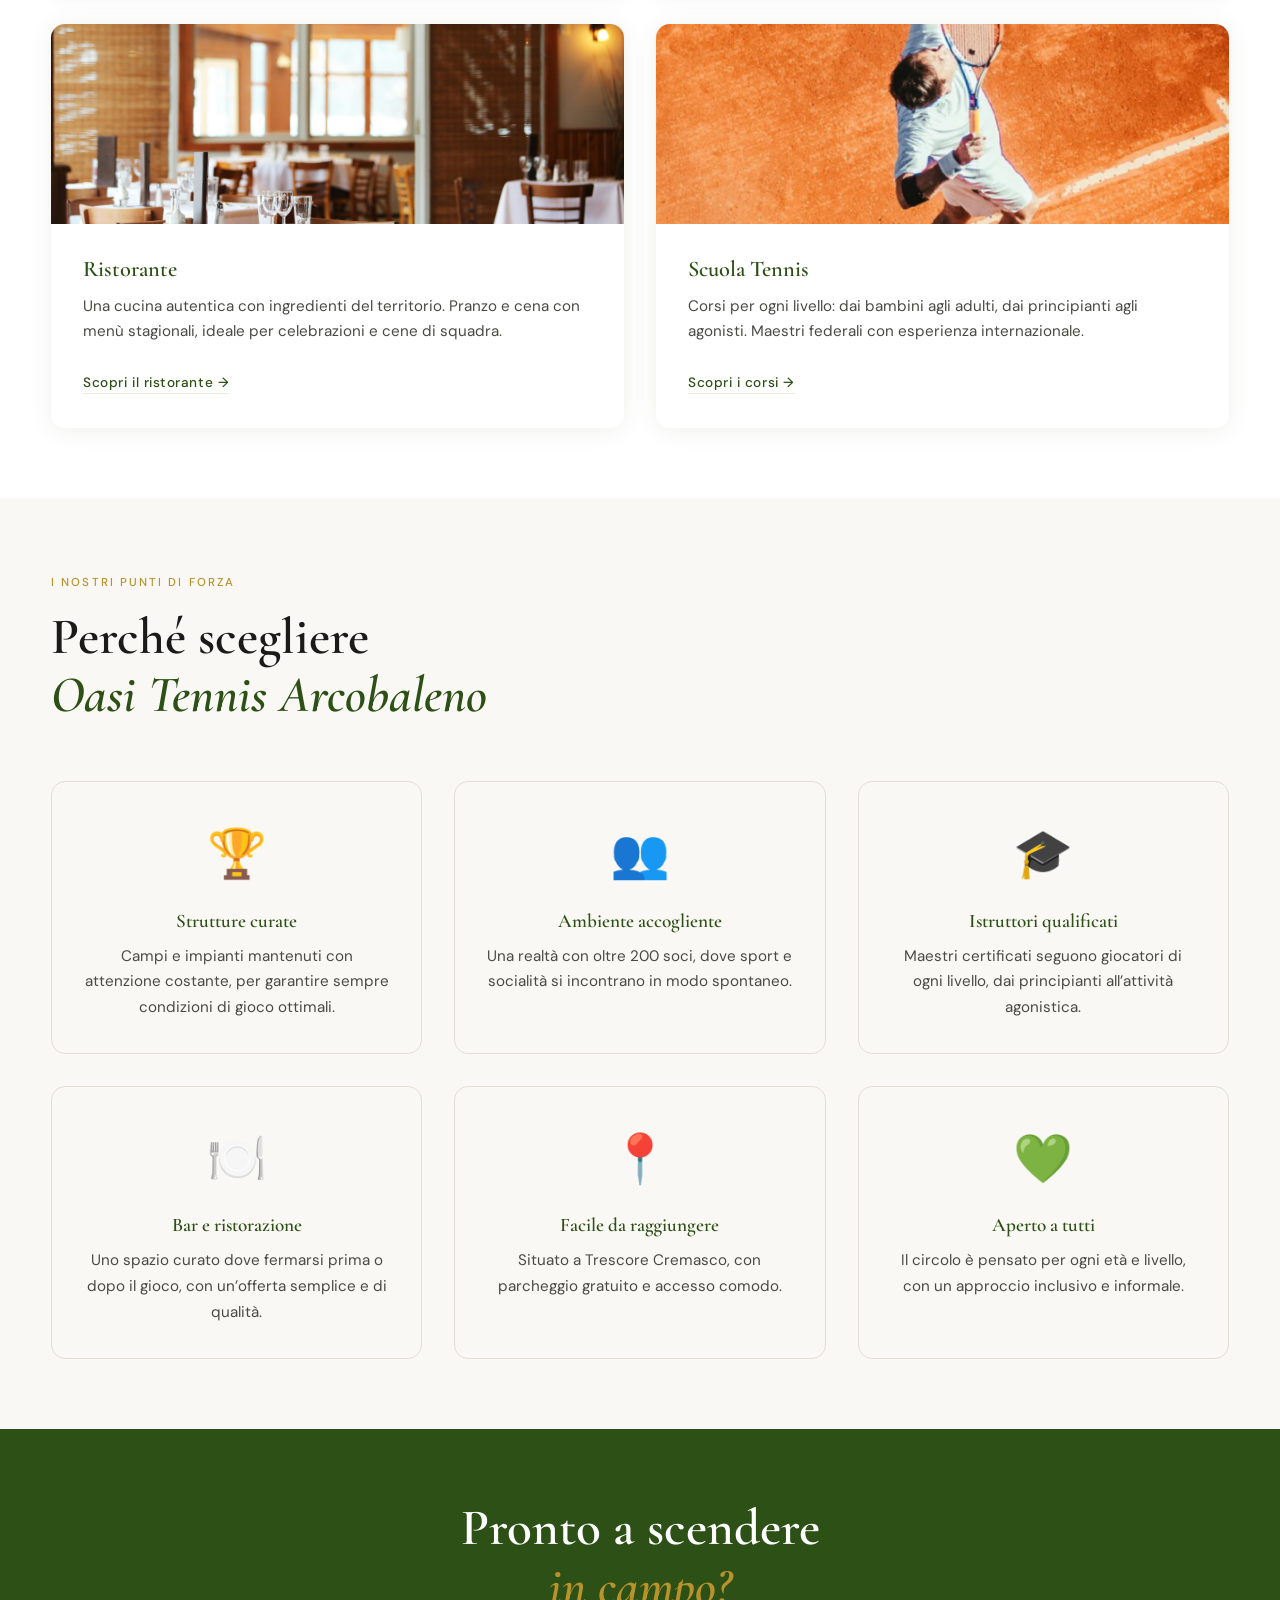
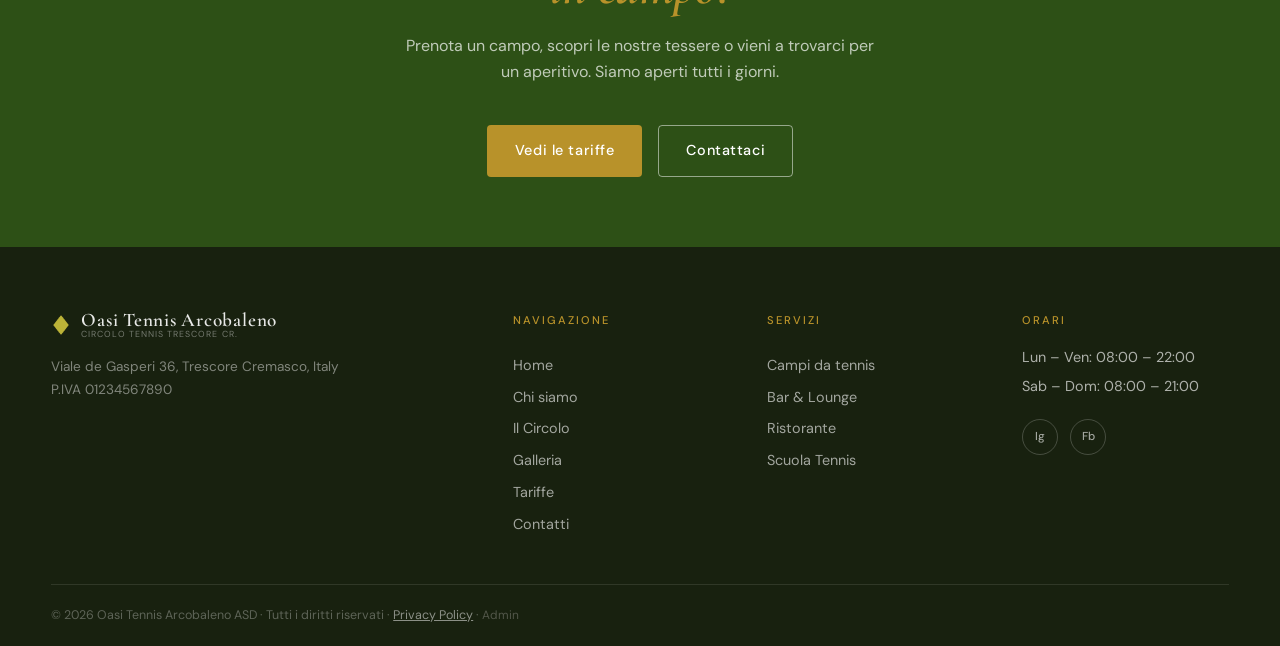
==== commit d2a582ec: "Modificate tutte le icone e migliorata l'usabilità della dashboard admin" ====
--- a/pages/index.html
+++ b/pages/index.html
@@ -57,7 +57,7 @@
       <p class="hero-sub">Campi da tennis di eccellenza, ristorazione curata e un'atmosfera unica a Trescore.
         Benvenuto nel nostro circolo.</p>
       <div class="hero-actions">
-        <a href="tariffe.html" class="btn-primary">Scopri le tariffe</a>
+        <a href="#servizi" class="btn-primary">Scopri i servizi</a>
         <a href="il-circolo.html" class="btn-outline">Visita il circolo</a>
       </div>
     </div>
@@ -86,7 +86,7 @@
   </div>
 
   <!-- SERVIZI -->
-  <section class="services section">
+  <section class="services section" id="servizi">
     <div class="container">
       <div class="section-header">
         <span class="section-tag">I nostri servizi</span>
@@ -153,7 +153,7 @@
         <div class="benefit-card">
           <div class="benefit-icon">👥</div>
           <h3>Ambiente accogliente</h3>
-          <p>Una realtà con oltre 600 soci, dove sport e socialità si incontrano in modo spontaneo.</p>
+          <p>Una realtà con oltre 200 soci, dove sport e socialità si incontrano in modo spontaneo.</p>
         </div>
 
         <div class="benefit-card">
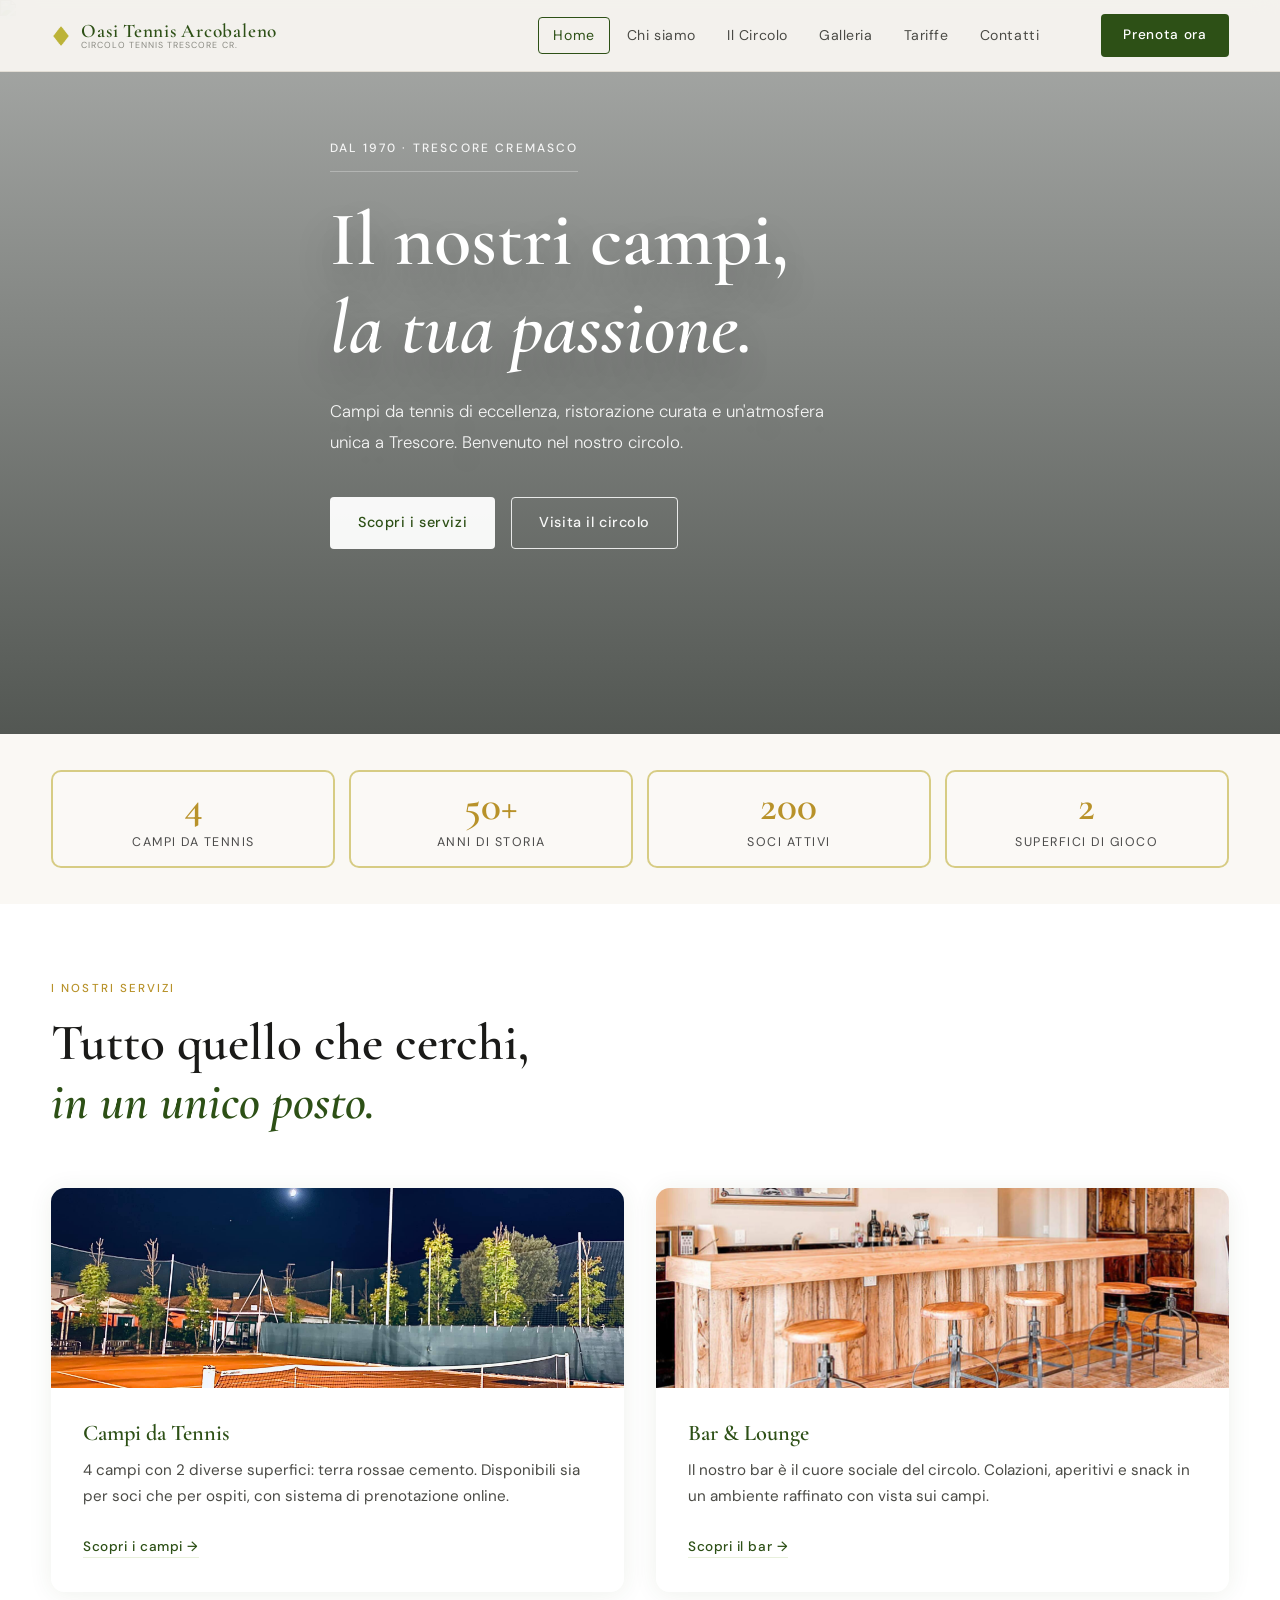
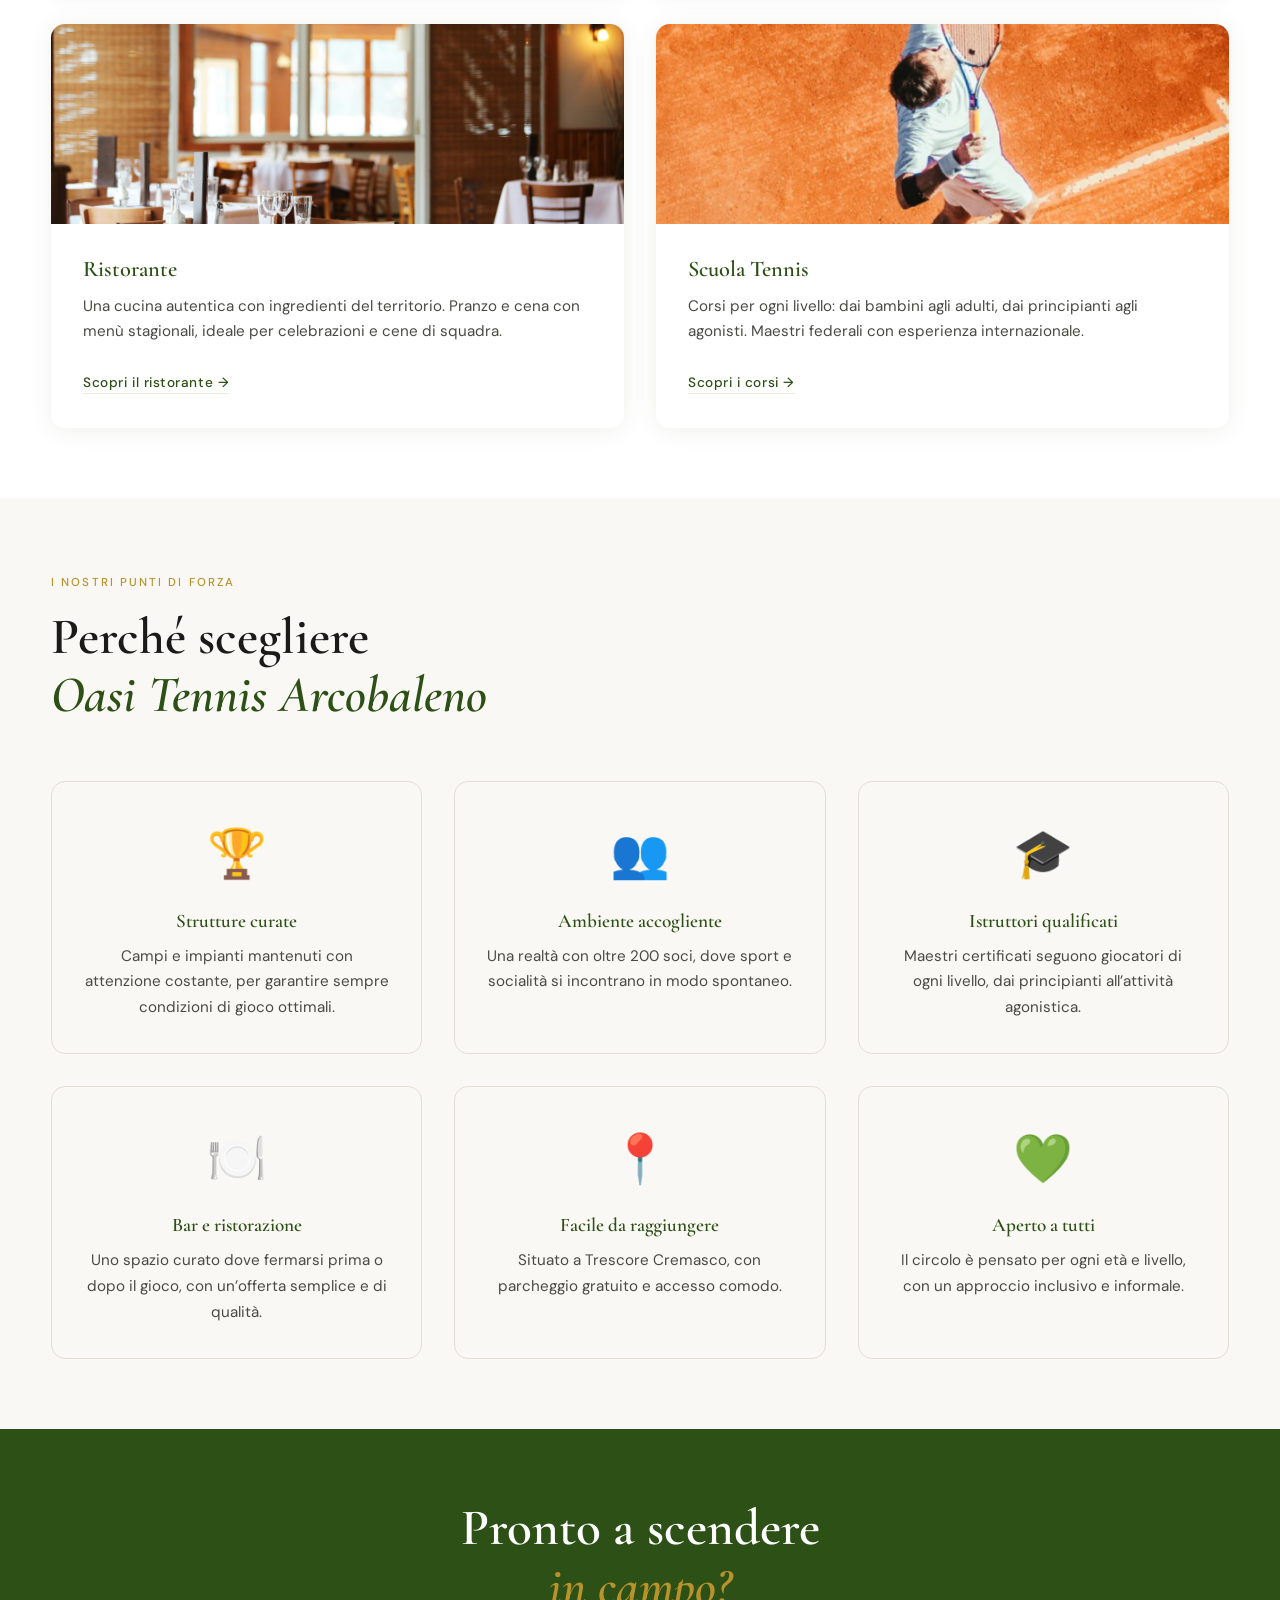
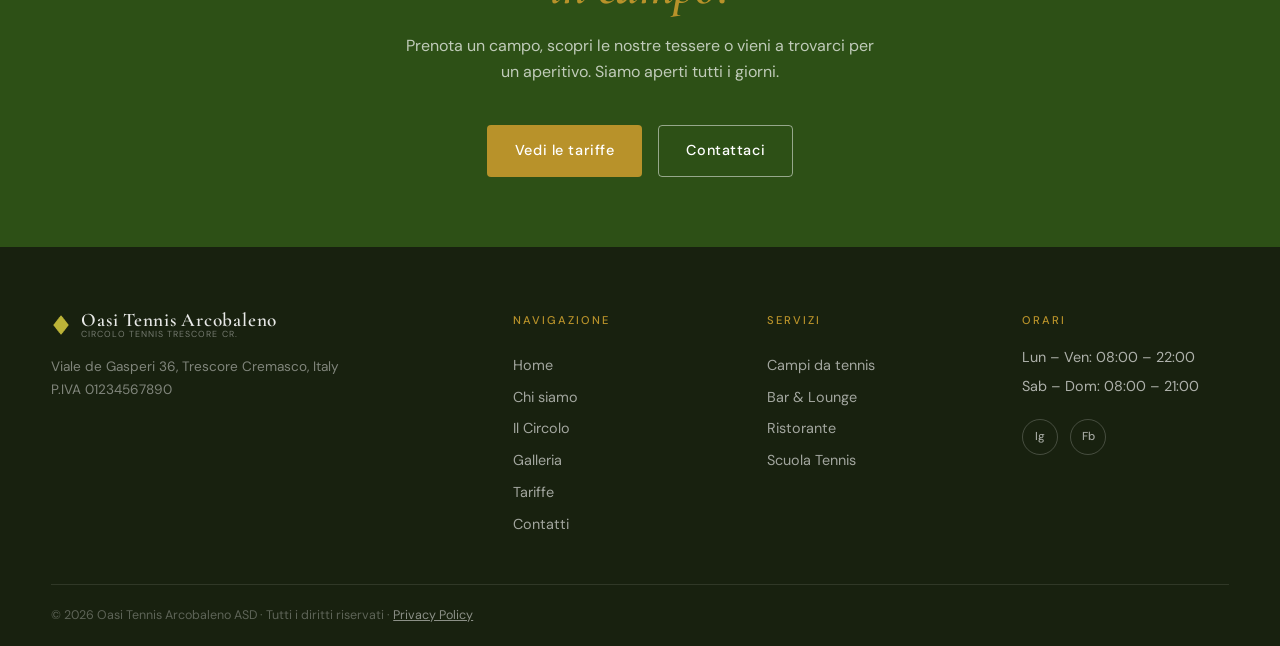
==== commit 1e606f87: "Yallah" ====
--- a/pages/index.html
+++ b/pages/index.html
@@ -53,7 +53,7 @@
     </div>
     <div class="hero-content container">
       <span class="hero-label">Dal 1970 · Trescore Cremasco</span>
-      <h1>Il nostro campo,<br /><em>la tua passione.</em></h1>
+      <h1>Il nostri campi,<br /><em>la tua passione.</em></h1>
       <p class="hero-sub">Campi da tennis di eccellenza, ristorazione curata e un'atmosfera unica a Trescore.
         Benvenuto nel nostro circolo.</p>
       <div class="hero-actions">
@@ -235,9 +235,7 @@
     </div>
     <div class="footer-bottom">
       <div class="container">
-        <p>© 2026 Oasi Tennis Arcobaleno ASD · Tutti i diritti riservati · <a href="#">Privacy Policy</a> · <a
-            href="../admin/login.html"
-            style="font-size:.75rem;opacity:.5;text-decoration:none;color:var(--text-light);">Admin</a></p>
+        <p>© 2026 Oasi Tennis Arcobaleno ASD · Tutti i diritti riservati · <a href="#">Privacy Policy</a>
       </div>
     </div>
   </footer>
